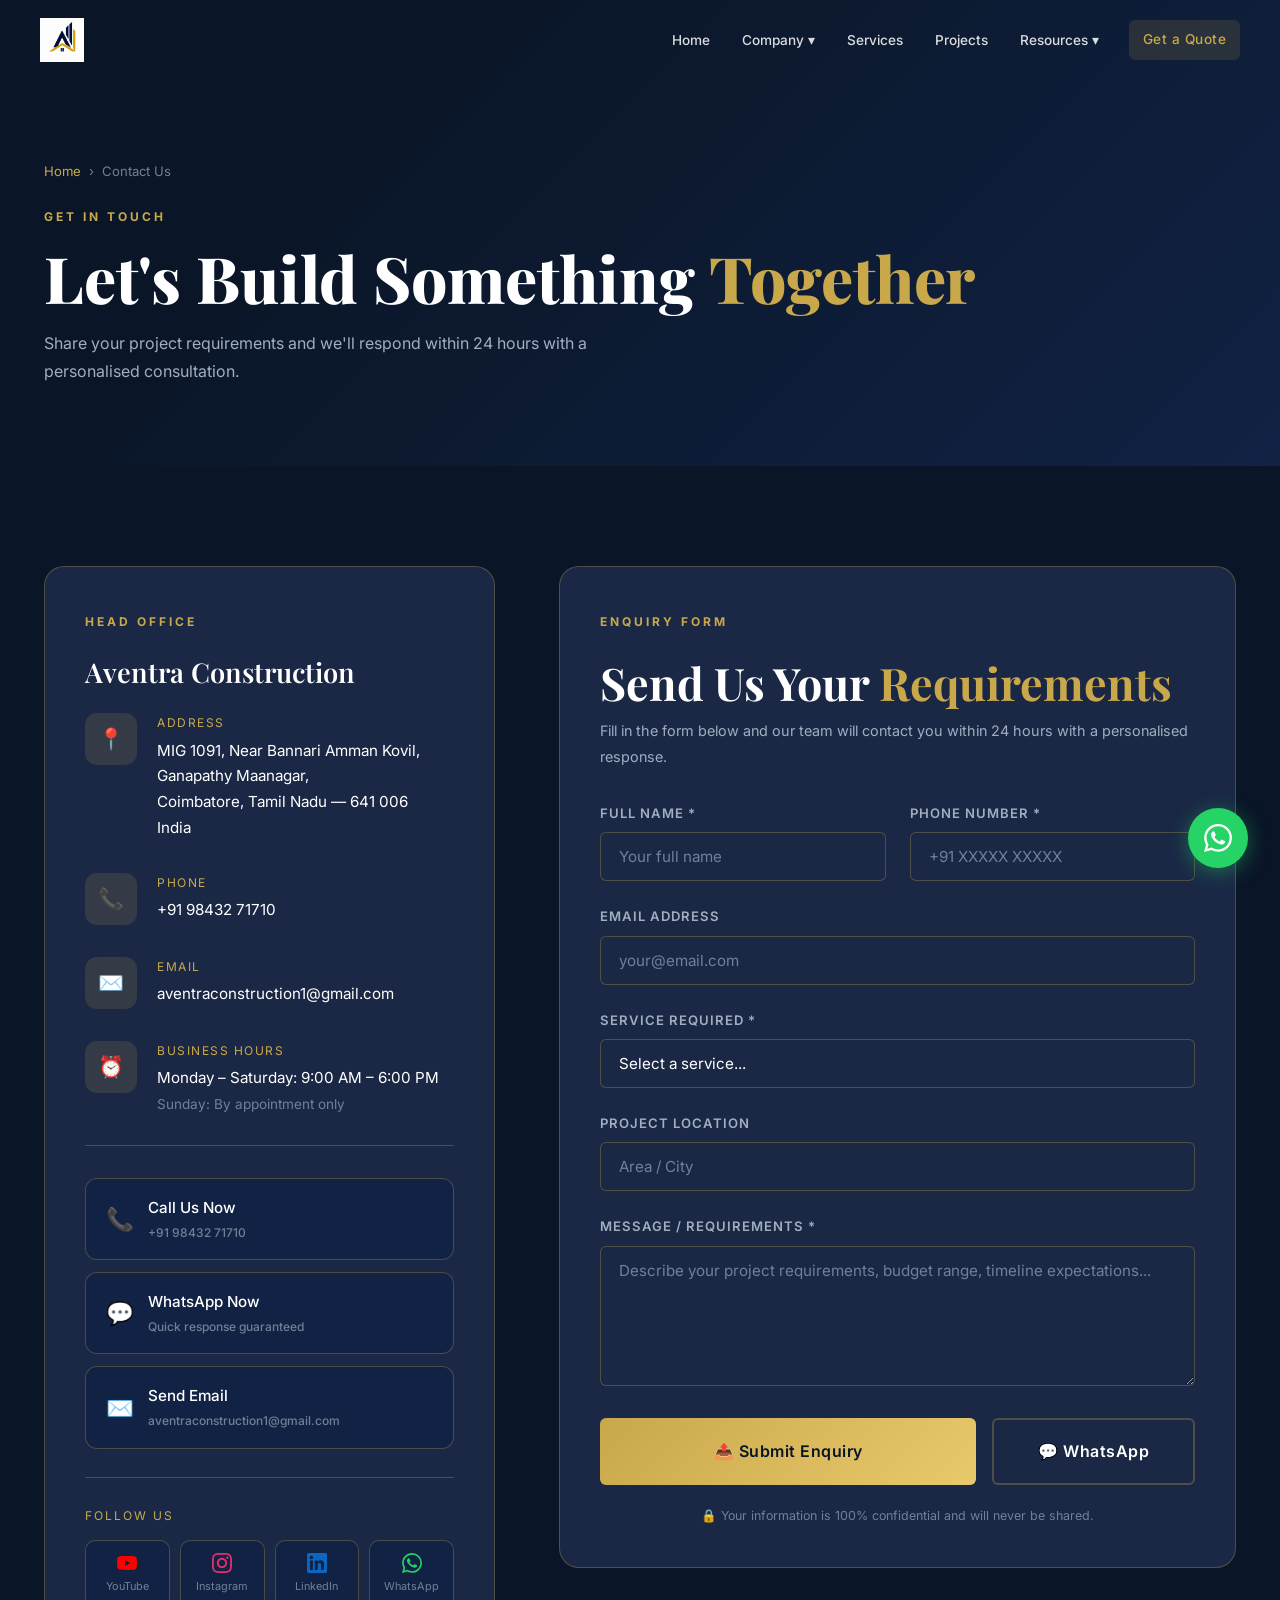
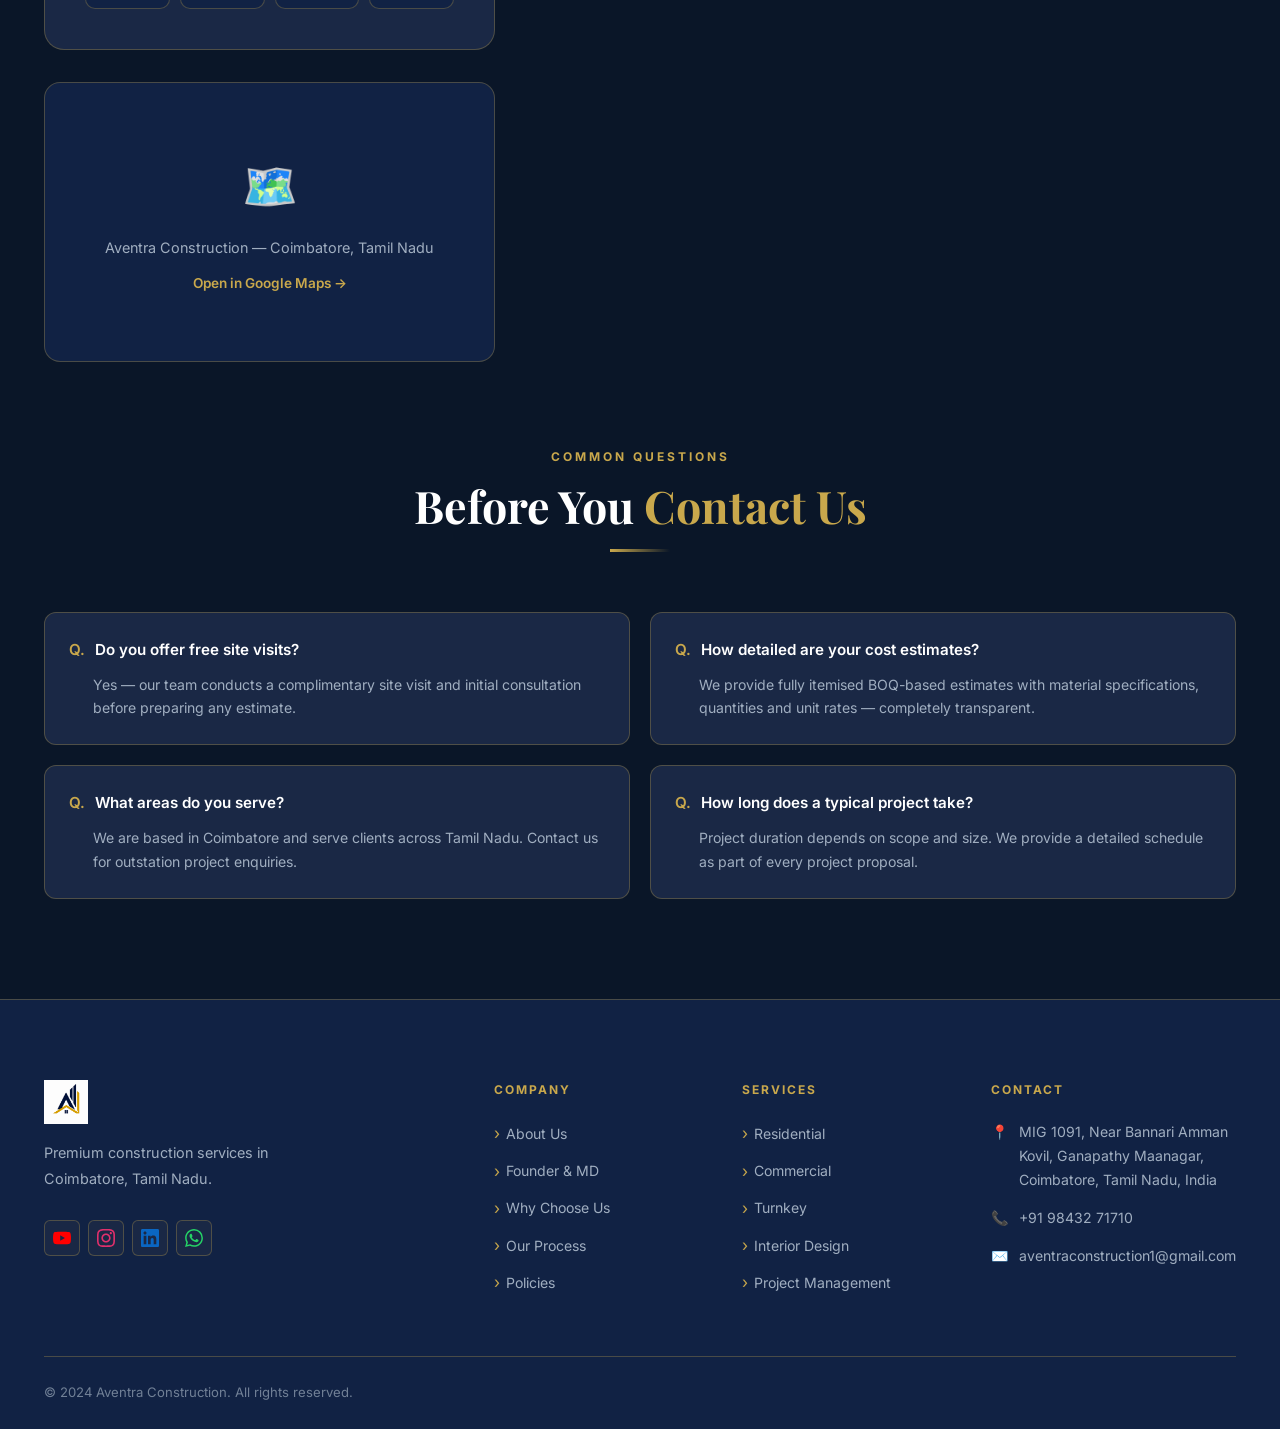
==== contact.html @ 3ff76acf "Added Open Graph tags and SEO improvements" ====
<!DOCTYPE html>
<html lang="en">
<head>
  <!-- Google tag (gtag.js) -->
  <script async src="https://www.googletagmanager.com/gtag/js?id=G-8YQQYE54JJ"></script>
  <script>
    window.dataLayer = window.dataLayer || [];
    function gtag(){dataLayer.push(arguments);}
    gtag('js', new Date());

    gtag('config', 'G-8YQQYE54JJ');
  </script>
  <meta charset="UTF-8" />
  <meta name="viewport" content="width=device-width, initial-scale=1.0" />
  <title>Contact Us | Aventra Construction — Coimbatore</title>
  <meta name="description" content="Contact Aventra Construction in Coimbatore for a free consultation. Call, WhatsApp, or fill our enquiry form for residential, commercial and turnkey construction." />
  <link rel="stylesheet" href="css/style.css" />
  <link href="https://fonts.googleapis.com/css2?family=Playfair+Display:ital,wght@0,400;0,600;0,700;0,800;1,400&family=Inter:wght@300;400;500;600;700&display=swap" rel="stylesheet" />
  <style>
    .contact-layout { display: grid; grid-template-columns: 1fr 1.5fr; gap: 64px; align-items: start; }
    .contact-card { background: var(--navy-card); border: 1px solid var(--gold-border); border-radius: 20px; padding: 40px; }
    .contact-action-btns { display: flex; flex-direction: column; gap: 12px; margin-top: 32px; }
    .contact-action-btn {
      display: flex; align-items: center; gap: 14px;
      padding: 16px 20px; border-radius: 12px;
      border: 1px solid var(--gold-border);
      background: var(--navy-mid);
      color: var(--white); font-size: 0.95rem;
      font-weight: 500; transition: var(--transition);
      text-decoration: none;
    }
    .contact-action-btn:hover { border-color: var(--gold); background: var(--gold-dim); color: var(--gold); transform: translateX(4px); }
    .contact-action-btn-icon { font-size: 1.4rem; flex-shrink: 0; }
    .contact-action-btn-sub { font-size: 0.75rem; color: var(--text-dim); display: block; margin-top: 2px; }
    .contact-action-btn:hover .contact-action-btn-sub { color: var(--gold); opacity: 0.7; }
    .contact-divider { height: 1px; background: var(--gold-border); margin: 28px 0; }
    .social-connect-label { font-size: 0.75rem; text-transform: uppercase; letter-spacing: 2px; color: var(--gold); margin-bottom: 14px; }
    .social-btns { display: flex; gap: 10px; }
    .social-btn {
      flex: 1; padding: 12px 8px; background: var(--navy-mid);
      border: 1px solid var(--gold-border); border-radius: 10px;
      display: flex; flex-direction: column; align-items: center; gap: 4px;
      transition: var(--transition); text-decoration: none;
    }
    .social-btn:hover { border-color: var(--gold); background: var(--gold-dim); transform: translateY(-3px); }
    .social-btn-icon { font-size: 1.3rem; }
    .social-btn-label { font-size: 0.68rem; color: var(--text-dim); }
    .form-card { background: var(--navy-card); border: 1px solid var(--gold-border); border-radius: 20px; padding: 40px; }
    .form-success {
      display: none; text-align: center; padding: 32px;
      background: rgba(72,187,120,0.1); border: 1px solid rgba(72,187,120,0.3);
      border-radius: 12px; margin-top: 16px;
    }
    .form-success-icon { font-size: 3rem; margin-bottom: 12px; }
    .form-success-title { color: var(--success); font-size: 1.2rem; font-weight: 600; margin-bottom: 8px; }
    .form-success-text { color: var(--text-muted); font-size: 0.9rem; }
    .map-embed {
      border-radius: 16px; overflow: hidden;
      border: 1px solid var(--gold-border);
      height: 280px; background: var(--navy-mid);
      display: flex; flex-direction: column;
      align-items: center; justify-content: center;
      gap: 12px; color: var(--text-muted);
      margin-top: 32px;
    }
    .map-embed-icon { font-size: 2.8rem; }
    .map-embed-text { font-size: 0.9rem; }
    .map-embed-link { color: var(--gold); font-size: 0.85rem; font-weight: 600; }
    .faq-grid { display: grid; grid-template-columns: 1fr 1fr; gap: 20px; margin-top: 48px; }
    .faq-item { background: var(--navy-card); border: 1px solid var(--gold-border); border-radius: 12px; padding: 24px; }
    .faq-q { color: var(--white); font-size: 0.95rem; font-weight: 600; margin-bottom: 10px; display: flex; gap: 10px; }
    .faq-q::before { content: 'Q.'; color: var(--gold); flex-shrink: 0; }
    .faq-a { color: var(--text-muted); font-size: 0.88rem; padding-left: 24px; }
    @media(max-width:960px) { .contact-layout { grid-template-columns: 1fr; } }
    @media(max-width:600px) { .faq-grid { grid-template-columns: 1fr; } .social-btns { flex-wrap: wrap; } }
  </style>
</head>
<body>

<nav class="nav" id="mainNav">
  <div class="nav-inner">
    <a href="index.html" class="nav-logo"><img src="assets/images/LOGO.png" alt="Aventra Construction" style="height:44px;width:auto;display:block;" /></a>
    <ul class="nav-menu">
      <li><a href="index.html" class="nav-link">Home</a></li>
      <li class="nav-dropdown"><a href="about.html" class="nav-link">Company ▾</a><div class="nav-dropdown-menu"><a href="about.html" class="nav-dropdown-item">About Us</a><a href="founder.html" class="nav-dropdown-item">Founder & MD</a><a href="why-choose.html" class="nav-dropdown-item">Why Choose Us</a><a href="process.html" class="nav-dropdown-item">Construction Process</a><a href="policies.html" class="nav-dropdown-item">Policies</a></div></li>
      <li><a href="services.html" class="nav-link">Services</a></li>
      <li><a href="projects.html" class="nav-link">Projects</a></li>
      <li class="nav-dropdown"><a href="insights.html" class="nav-link">Resources ▾</a><div class="nav-dropdown-menu"><a href="insights.html" class="nav-dropdown-item">Insights & Blog</a><a href="downloads.html" class="nav-dropdown-item">Download Center</a><a href="testimonials.html" class="nav-dropdown-item">Our Promise</a><a href="careers.html" class="nav-dropdown-item">Careers</a></div></li>
      <li><a href="contact.html" class="nav-link btn btn-primary btn-sm nav-cta active">Get a Quote</a></li>
    </ul>
    <button class="nav-hamburger" id="navHamburger" aria-label="Toggle Menu"><span></span><span></span><span></span></button>
  </div>
</nav>
<div class="nav-mobile" id="mobileNav">
  <a href="index.html" class="nav-mobile-link">Home</a><a href="about.html" class="nav-mobile-link">About Us</a><a href="founder.html" class="nav-mobile-sub">↳ Founder & MD</a><a href="why-choose.html" class="nav-mobile-sub">↳ Why Choose Us</a><a href="process.html" class="nav-mobile-sub">↳ Construction Process</a><a href="policies.html" class="nav-mobile-sub">↳ Policies</a><a href="services.html" class="nav-mobile-link">Services</a><a href="projects.html" class="nav-mobile-link">Projects</a><a href="insights.html" class="nav-mobile-link">Insights & Blog</a><a href="downloads.html" class="nav-mobile-sub">↳ Download Center</a><a href="testimonials.html" class="nav-mobile-link">Our Promise</a><a href="careers.html" class="nav-mobile-link">Careers</a><a href="contact.html" class="nav-mobile-link" style="color:var(--gold)">Get a Free Quote →</a>
</div>

<section class="page-hero">
  <div class="container page-hero-content">
    <div class="page-hero-breadcrumb"><a href="index.html">Home</a><span>›</span><span>Contact Us</span></div>
    <span class="section-label">Get In Touch</span>
    <h1 class="page-hero-title">Let's Build Something <span style="color:var(--gold)">Together</span></h1>
    <p class="page-hero-subtitle">Share your project requirements and we'll respond within 24 hours with a personalised consultation.</p>
  </div>
</section>

<section class="section">
  <div class="container">
    <div class="contact-layout">

      <!-- LEFT — Info -->
      <div class="reveal-left">
        <div class="contact-card">
          <span class="section-label">Head Office</span>
          <h3 style="color:var(--white);margin:12px 0 24px;font-family:var(--font-head)">Aventra Construction</h3>
          <div class="contact-info-item">
            <div class="contact-info-icon">📍</div>
            <div>
              <div class="contact-info-label">Address</div>
              <div class="contact-info-value">MIG 1091, Near Bannari Amman Kovil,<br>Ganapathy Maanagar,<br>Coimbatore, Tamil Nadu — 641 006<br>India</div>
            </div>
          </div>
          <div class="contact-info-item">
            <div class="contact-info-icon">📞</div>
            <div>
              <div class="contact-info-label">Phone</div>
              <div class="contact-info-value"><a href="tel:+919843271710" style="color:var(--white)">+91 98432 71710</a></div>
            </div>
          </div>
          <div class="contact-info-item">
            <div class="contact-info-icon">✉️</div>
            <div>
              <div class="contact-info-label">Email</div>
              <div class="contact-info-value"><a href="mailto:aventraconstruction1@gmail.com" style="color:var(--white)">aventraconstruction1@gmail.com</a></div>
            </div>
          </div>
          <div class="contact-info-item" style="margin-bottom:0">
            <div class="contact-info-icon">⏰</div>
            <div>
              <div class="contact-info-label">Business Hours</div>
              <div class="contact-info-value">Monday – Saturday: 9:00 AM – 6:00 PM<br><span style="color:var(--text-dim);font-size:0.85rem">Sunday: By appointment only</span></div>
            </div>
          </div>

          <div class="contact-divider"></div>

          <div class="contact-action-btns">
            <a href="tel:+919843271710" class="contact-action-btn" id="contact-call-btn">
              <span class="contact-action-btn-icon">📞</span>
              <div>
                <span>Call Us Now</span>
                <span class="contact-action-btn-sub">+91 98432 71710</span>
              </div>
            </a>
            <a href="https://wa.me/919843271710?text=Hello%20Aventra%20Construction%2C%20I%20am%20interested%20in%20your%20services.%20Please%20contact%20me." class="contact-action-btn" id="contact-wa-btn" target="_blank" rel="noopener">
              <span class="contact-action-btn-icon">💬</span>
              <div>
                <span>WhatsApp Now</span>
                <span class="contact-action-btn-sub">Quick response guaranteed</span>
              </div>
            </a>
            <a href="mailto:aventraconstruction1@gmail.com" class="contact-action-btn" id="contact-email-btn">
              <span class="contact-action-btn-icon">✉️</span>
              <div>
                <span>Send Email</span>
                <span class="contact-action-btn-sub">aventraconstruction1@gmail.com</span>
              </div>
            </a>
          </div>

          <div class="contact-divider"></div>
          <div class="social-connect-label">Follow Us</div>
          <div class="social-btns">
            <a href="https://www.youtube.com/channel/UCCmz3D1ii_e5ZY4__OIbHeA" class="social-btn" aria-label="YouTube" id="social-youtube" target="_blank" rel="noopener" style="color:#FF0000"><svg viewBox="0 0 24 24" width="20" height="20" fill="currentColor"><path d="M23.495 6.205a3.007 3.007 0 00-2.088-2.088c-1.87-.501-9.396-.501-9.396-.501s-7.507-.01-9.396.501A3.007 3.007 0 00.527 6.205a31.247 31.247 0 00-.522 5.805 31.247 31.247 0 00.522 5.783 3.007 3.007 0 002.088 2.088c1.868.502 9.396.502 9.396.502s7.506 0 9.396-.502a3.007 3.007 0 002.088-2.088 31.247 31.247 0 00.5-5.783 31.247 31.247 0 00-.5-5.805zM9.609 15.601V8.408l6.264 3.602z"/></svg><span class="social-btn-label">YouTube</span></a>
            <a href="https://www.instagram.com/aventra_construction/" class="social-btn" aria-label="Instagram" id="social-instagram" target="_blank" rel="noopener" style="color:#E1306C"><svg viewBox="0 0 24 24" width="20" height="20" fill="currentColor"><path d="M12 2.163c3.204 0 3.584.012 4.85.07 3.252.148 4.771 1.691 4.919 4.919.058 1.265.069 1.645.069 4.849 0 3.205-.012 3.584-.069 4.849-.149 3.225-1.664 4.771-4.919 4.919-1.266.058-1.644.07-4.85.07-3.204 0-3.584-.012-4.849-.07-3.26-.149-4.771-1.699-4.919-4.92-.058-1.265-.07-1.644-.07-4.849 0-3.204.013-3.583.07-4.849.149-3.227 1.664-4.771 4.919-4.919 1.266-.057 1.645-.069 4.849-.069zm0-2.163c-3.259 0-3.667.014-4.947.072-4.358.2-6.78 2.618-6.98 6.98-.059 1.281-.073 1.689-.073 4.948 0 3.259.014 3.668.072 4.948.2 4.358 2.618 6.78 6.98 6.98 1.281.058 1.689.072 4.948.072 3.259 0 3.668-.014 4.948-.072 4.354-.2 6.782-2.618 6.979-6.98.059-1.28.073-1.689.073-4.948 0-3.259-.014-3.667-.072-4.947-.196-4.354-2.617-6.78-6.979-6.98-1.281-.059-1.69-.073-4.949-.073zm0 5.838c-3.403 0-6.162 2.759-6.162 6.162s2.759 6.163 6.162 6.163 6.162-2.759 6.162-6.163c0-3.403-2.759-6.162-6.162-6.162zm0 10.162c-2.209 0-4-1.79-4-4 0-2.209 1.791-4 4-4s4 1.791 4 4c0 2.21-1.791 4-4 4zm6.406-11.845c-.796 0-1.441.645-1.441 1.44s.645 1.44 1.441 1.44c.795 0 1.439-.645 1.439-1.44s-.644-1.44-1.439-1.44z"/></svg><span class="social-btn-label">Instagram</span></a>
            <a href="https://www.linkedin.com/company/aventra-construction/" class="social-btn" aria-label="LinkedIn" id="social-linkedin" target="_blank" rel="noopener" style="color:#0A66C2"><svg viewBox="0 0 24 24" width="20" height="20" fill="currentColor"><path d="M20.447 20.452h-3.554v-5.569c0-1.328-.027-3.037-1.852-3.037-1.853 0-2.136 1.445-2.136 2.939v5.667H9.351V9h3.414v1.561h.046c.477-.9 1.637-1.85 3.37-1.85 3.601 0 4.267 2.37 4.267 5.455v6.286zM5.337 7.433c-1.144 0-2.063-.926-2.063-2.065 0-1.138.92-2.063 2.063-2.063 1.14 0 2.064.925 2.064 2.063 0 1.139-.925 2.065-2.064 2.065zm1.782 13.019H3.555V9h3.564v11.452zM22.225 0H1.771C.792 0 0 .774 0 1.729v20.542C0 23.227.792 24 1.771 24h20.451C23.2 24 24 23.227 24 22.271V1.729C24 .774 23.2 0 22.222 0h.003z"/></svg><span class="social-btn-label">LinkedIn</span></a>
            <a href="https://wa.me/919843271710" class="social-btn" aria-label="WhatsApp" id="social-whatsapp" target="_blank" rel="noopener" style="color:#25D366"><svg viewBox="0 0 24 24" width="20" height="20" fill="currentColor"><path d="M17.472 14.382c-.297-.149-1.758-.867-2.03-.967-.273-.099-.471-.148-.67.15-.197.297-.767.966-.94 1.164-.173.199-.347.223-.644.075-.297-.15-1.255-.463-2.39-1.475-.883-.788-1.48-1.761-1.653-2.059-.173-.297-.018-.458.13-.606.134-.133.298-.347.446-.52.149-.174.198-.298.298-.497.099-.198.05-.371-.025-.52-.075-.149-.669-1.612-.916-2.207-.242-.579-.487-.5-.669-.51-.173-.008-.371-.01-.57-.01-.198 0-.52.074-.792.372-.272.297-1.04 1.016-1.04 2.479 0 1.462 1.065 2.875 1.213 3.074.149.198 2.096 3.2 5.077 4.487.709.306 1.262.489 1.694.625.712.227 1.36.195 1.871.118.571-.085 1.758-.719 2.006-1.413.248-.694.248-1.289.173-1.413-.074-.124-.272-.198-.57-.347m-5.421 7.403h-.004a9.87 9.87 0 01-5.031-1.378l-.361-.214-3.741.982.998-3.648-.235-.374a9.86 9.86 0 01-1.51-5.26c.001-5.45 4.436-9.884 9.888-9.884 2.64 0 5.122 1.03 6.988 2.898a9.825 9.825 0 012.893 6.994c-.003 5.45-4.437 9.884-9.885 9.884m8.413-18.297A11.815 11.815 0 0012.05 0C5.495 0 .16 5.335.157 11.892c0 2.096.547 4.142 1.588 5.945L.057 24l6.305-1.654a11.882 11.882 0 005.683 1.448h.005c6.554 0 11.89-5.335 11.893-11.893a11.821 11.821 0 00-3.48-8.413z"/></svg><span class="social-btn-label">WhatsApp</span></a>
          </div>
        </div>

        <!-- Map Placeholder -->
        <div class="map-embed reveal">
          <div class="map-embed-icon">🗺️</div>
          <div class="map-embed-text">Aventra Construction — Coimbatore, Tamil Nadu</div>
          <a href="https://maps.google.com/?q=Ganapathy+Maanagar+Coimbatore+Tamil+Nadu" class="map-embed-link" target="_blank" rel="noopener">Open in Google Maps →</a>
        </div>
      </div>

      <!-- RIGHT — Form -->
      <div class="reveal-right">
        <div class="form-card">
          <span class="section-label">Enquiry Form</span>
          <h2 style="color:var(--white);margin:12px 0 8px;font-family:var(--font-head)">Send Us Your <span style="color:var(--gold)">Requirements</span></h2>
          <p style="margin-bottom:32px;font-size:0.9rem">Fill in the form below and our team will contact you within 24 hours with a personalised response.</p>

          <form id="contactForm" novalidate>
            <div class="form-grid">
              <div class="form-group">
                <label class="form-label" for="contactName">Full Name *</label>
                <input type="text" class="form-input" id="contactName" name="name" placeholder="Your full name" required />
              </div>
              <div class="form-group">
                <label class="form-label" for="contactPhone">Phone Number *</label>
                <input type="tel" class="form-input" id="contactPhone" name="phone" placeholder="+91 XXXXX XXXXX" required />
              </div>
            </div>
            <div class="form-group">
              <label class="form-label" for="contactEmail">Email Address</label>
              <input type="email" class="form-input" id="contactEmail" name="email" placeholder="your@email.com" />
            </div>
            <div class="form-group">
              <label class="form-label" for="contactService">Service Required *</label>
              <select class="form-select form-input" id="contactService" name="service" required>
                <option value="" disabled selected>Select a service...</option>
                <option value="residential">Residential Construction</option>
                <option value="commercial">Commercial Construction</option>
                <option value="turnkey">Turnkey Construction</option>
                <option value="interior">Interior Design & Execution</option>
                <option value="pm">Project Management</option>
                <option value="qs">Quantity Surveying & Estimation</option>
                <option value="procurement">Procurement Management</option>
                <option value="renovation">Renovation & Remodeling</option>
                <option value="landscaping">Landscaping Works</option>
                <option value="waterproofing">Waterproofing Solutions</option>
                <option value="structural">Structural Consultancy</option>
                <option value="consultancy">Construction Consultancy</option>
                <option value="other">Other / Not Sure</option>
              </select>
            </div>
            <div class="form-group">
              <label class="form-label" for="contactLocation">Project Location</label>
              <input type="text" class="form-input" id="contactLocation" name="location" placeholder="Area / City" />
            </div>
            <div class="form-group">
              <label class="form-label" for="contactMessage">Message / Requirements *</label>
              <textarea class="form-textarea" id="contactMessage" name="message" placeholder="Describe your project requirements, budget range, timeline expectations..." required></textarea>
            </div>
            <div class="btn-group">
              <button type="submit" class="btn btn-primary btn-lg" id="submitEnquiry" style="flex:1;justify-content:center">
                📤 Submit Enquiry
              </button>
              <a href="https://wa.me/919843271710?text=Hello%20Aventra%20Construction%2C%20I%20need%20a%20consultation." class="btn btn-outline btn-lg" id="wa-enquiry" target="_blank" rel="noopener">
                💬 WhatsApp
              </a>
            </div>
          </form>

          <div class="form-success" id="contactSuccess">
            <div class="form-success-icon">✅</div>
            <div class="form-success-title">Enquiry Sent Successfully!</div>
            <p class="form-success-text">Thank you for contacting Aventra Construction. Our team will reach out to you within 24 hours. You can also WhatsApp us for a faster response.</p>
          </div>

          <p style="margin-top:20px;font-size:0.78rem;color:var(--text-dim);text-align:center">🔒 Your information is 100% confidential and will never be shared.</p>
        </div>
      </div>
    </div>

    <!-- FAQ -->
    <div class="section-header centered reveal" style="margin-top:80px">
      <span class="section-label">Common Questions</span>
      <h2 class="section-title">Before You <span>Contact Us</span></h2>
      <div class="gold-line center"></div>
    </div>
    <div class="faq-grid reveal">
      <div class="faq-item">
        <div class="faq-q">Do you offer free site visits?</div>
        <div class="faq-a">Yes — our team conducts a complimentary site visit and initial consultation before preparing any estimate.</div>
      </div>
      <div class="faq-item">
        <div class="faq-q">How detailed are your cost estimates?</div>
        <div class="faq-a">We provide fully itemised BOQ-based estimates with material specifications, quantities and unit rates — completely transparent.</div>
      </div>
      <div class="faq-item">
        <div class="faq-q">What areas do you serve?</div>
        <div class="faq-a">We are based in Coimbatore and serve clients across Tamil Nadu. Contact us for outstation project enquiries.</div>
      </div>
      <div class="faq-item">
        <div class="faq-q">How long does a typical project take?</div>
        <div class="faq-a">Project duration depends on scope and size. We provide a detailed schedule as part of every project proposal.</div>
      </div>
    </div>
  </div>
</section>

<footer class="footer"><div class="container"><div class="footer-grid"><div><a href="index.html" class="nav-logo"><img src="assets/images/LOGO.png" alt="Aventra Construction" style="height:44px;width:auto;display:block;" /></a><p class="footer-brand-text">Premium construction services in Coimbatore, Tamil Nadu.</p><div class="footer-social" style="margin-top:20px"><a href="https://www.youtube.com/channel/UCCmz3D1ii_e5ZY4__OIbHeA" class="footer-social-link" aria-label="YouTube" title="YouTube" target="_blank" rel="noopener" style="color:#FF0000"><svg viewBox="0 0 24 24" width="18" height="18" fill="currentColor"><path d="M23.495 6.205a3.007 3.007 0 00-2.088-2.088c-1.87-.501-9.396-.501-9.396-.501s-7.507-.01-9.396.501A3.007 3.007 0 00.527 6.205a31.247 31.247 0 00-.522 5.805 31.247 31.247 0 00.522 5.783 3.007 3.007 0 002.088 2.088c1.868.502 9.396.502 9.396.502s7.506 0 9.396-.502a3.007 3.007 0 002.088-2.088 31.247 31.247 0 00.5-5.783 31.247 31.247 0 00-.5-5.805zM9.609 15.601V8.408l6.264 3.602z"/></svg></a><a href="https://www.instagram.com/aventra_construction/" class="footer-social-link" aria-label="Instagram" title="Instagram" target="_blank" rel="noopener" style="color:#E1306C"><svg viewBox="0 0 24 24" width="18" height="18" fill="currentColor"><path d="M12 2.163c3.204 0 3.584.012 4.85.07 3.252.148 4.771 1.691 4.919 4.919.058 1.265.069 1.645.069 4.849 0 3.205-.012 3.584-.069 4.849-.149 3.225-1.664 4.771-4.919 4.919-1.266.058-1.644.07-4.85.07-3.204 0-3.584-.012-4.849-.07-3.26-.149-4.771-1.699-4.919-4.92-.058-1.265-.07-1.644-.07-4.849 0-3.204.013-3.583.07-4.849.149-3.227 1.664-4.771 4.919-4.919 1.266-.057 1.645-.069 4.849-.069zm0-2.163c-3.259 0-3.667.014-4.947.072-4.358.2-6.78 2.618-6.98 6.98-.059 1.281-.073 1.689-.073 4.948 0 3.259.014 3.668.072 4.948.2 4.358 2.618 6.78 6.98 6.98 1.281.058 1.689.072 4.948.072 3.259 0 3.668-.014 4.948-.072 4.354-.2 6.782-2.618 6.979-6.98.059-1.28.073-1.689.073-4.948 0-3.259-.014-3.667-.072-4.947-.196-4.354-2.617-6.78-6.979-6.98-1.281-.059-1.69-.073-4.949-.073zm0 5.838c-3.403 0-6.162 2.759-6.162 6.162s2.759 6.163 6.162 6.163 6.162-2.759 6.162-6.163c0-3.403-2.759-6.162-6.162-6.162zm0 10.162c-2.209 0-4-1.79-4-4 0-2.209 1.791-4 4-4s4 1.791 4 4c0 2.21-1.791 4-4 4zm6.406-11.845c-.796 0-1.441.645-1.441 1.44s.645 1.44 1.441 1.44c.795 0 1.439-.645 1.439-1.44s-.644-1.44-1.439-1.44z"/></svg></a><a href="https://www.linkedin.com/company/aventra-construction/" class="footer-social-link" aria-label="LinkedIn" title="LinkedIn" target="_blank" rel="noopener" style="color:#0A66C2"><svg viewBox="0 0 24 24" width="18" height="18" fill="currentColor"><path d="M20.447 20.452h-3.554v-5.569c0-1.328-.027-3.037-1.852-3.037-1.853 0-2.136 1.445-2.136 2.939v5.667H9.351V9h3.414v1.561h.046c.477-.9 1.637-1.85 3.37-1.85 3.601 0 4.267 2.37 4.267 5.455v6.286zM5.337 7.433c-1.144 0-2.063-.926-2.063-2.065 0-1.138.92-2.063 2.063-2.063 1.14 0 2.064.925 2.064 2.063 0 1.139-.925 2.065-2.064 2.065zm1.782 13.019H3.555V9h3.564v11.452zM22.225 0H1.771C.792 0 0 .774 0 1.729v20.542C0 23.227.792 24 1.771 24h20.451C23.2 24 24 23.227 24 22.271V1.729C24 .774 23.2 0 22.222 0h.003z"/></svg></a><a href="https://wa.me/919843271710" class="footer-social-link" aria-label="WhatsApp" title="WhatsApp" target="_blank" rel="noopener" style="color:#25D366"><svg viewBox="0 0 24 24" width="18" height="18" fill="currentColor"><path d="M17.472 14.382c-.297-.149-1.758-.867-2.03-.967-.273-.099-.471-.148-.67.15-.197.297-.767.966-.94 1.164-.173.199-.347.223-.644.075-.297-.15-1.255-.463-2.39-1.475-.883-.788-1.48-1.761-1.653-2.059-.173-.297-.018-.458.13-.606.134-.133.298-.347.446-.52.149-.174.198-.298.298-.497.099-.198.05-.371-.025-.52-.075-.149-.669-1.612-.916-2.207-.242-.579-.487-.5-.669-.51-.173-.008-.371-.01-.57-.01-.198 0-.52.074-.792.372-.272.297-1.04 1.016-1.04 2.479 0 1.462 1.065 2.875 1.213 3.074.149.198 2.096 3.2 5.077 4.487.709.306 1.262.489 1.694.625.712.227 1.36.195 1.871.118.571-.085 1.758-.719 2.006-1.413.248-.694.248-1.289.173-1.413-.074-.124-.272-.198-.57-.347m-5.421 7.403h-.004a9.87 9.87 0 01-5.031-1.378l-.361-.214-3.741.982.998-3.648-.235-.374a9.86 9.86 0 01-1.51-5.26c.001-5.45 4.436-9.884 9.888-9.884 2.64 0 5.122 1.03 6.988 2.898a9.825 9.825 0 012.893 6.994c-.003 5.45-4.437 9.884-9.885 9.884m8.413-18.297A11.815 11.815 0 0012.05 0C5.495 0 .16 5.335.157 11.892c0 2.096.547 4.142 1.588 5.945L.057 24l6.305-1.654a11.882 11.882 0 005.683 1.448h.005c6.554 0 11.89-5.335 11.893-11.893a11.821 11.821 0 00-3.48-8.413z"/></svg></a></div></div><div><div class="footer-heading">Company</div><ul class="footer-links"><li><a href="about.html" class="footer-link">About Us</a></li><li><a href="founder.html" class="footer-link">Founder & MD</a></li><li><a href="why-choose.html" class="footer-link">Why Choose Us</a></li><li><a href="process.html" class="footer-link">Our Process</a></li><li><a href="policies.html" class="footer-link">Policies</a></li></ul></div><div><div class="footer-heading">Services</div><ul class="footer-links"><li><a href="services.html" class="footer-link">Residential</a></li><li><a href="services.html" class="footer-link">Commercial</a></li><li><a href="services.html" class="footer-link">Turnkey</a></li><li><a href="services.html" class="footer-link">Interior Design</a></li><li><a href="services.html" class="footer-link">Project Management</a></li></ul></div><div><div class="footer-heading">Contact</div><div class="footer-contact-item"><span>📍</span><span>MIG 1091, Near Bannari Amman Kovil, Ganapathy Maanagar, Coimbatore, Tamil Nadu, India</span></div><div class="footer-contact-item"><span>📞</span><a href="tel:+919843271710" style="color:var(--text-muted)">+91 98432 71710</a></div><div class="footer-contact-item"><span>✉️</span><a href="mailto:aventraconstruction1@gmail.com" style="color:var(--text-muted)">aventraconstruction1@gmail.com</a></div></div></div><div class="footer-bottom"><p class="footer-copy">© 2024 Aventra Construction. All rights reserved.</p></div></div></footer>
<a href="https://wa.me/919999999999?text=Hello%20Aventra%20Construction" class="whatsapp-fab" aria-label="WhatsApp" target="_blank" rel="noopener"><svg viewBox="0 0 24 24"><path d="M17.472 14.382c-.297-.149-1.758-.867-2.03-.967-.273-.099-.471-.148-.67.15-.197.297-.767.966-.94 1.164-.173.199-.347.223-.644.075-.297-.15-1.255-.463-2.39-1.475-.883-.788-1.48-1.761-1.653-2.059-.173-.297-.018-.458.13-.606.134-.133.298-.347.446-.52.149-.174.198-.298.298-.497.099-.198.05-.371-.025-.52-.075-.149-.669-1.612-.916-2.207-.242-.579-.487-.5-.669-.51-.173-.008-.371-.01-.57-.01-.198 0-.52.074-.792.372-.272.297-1.04 1.016-1.04 2.479 0 1.462 1.065 2.875 1.213 3.074.149.198 2.096 3.2 5.077 4.487.709.306 1.262.489 1.694.625.712.227 1.36.195 1.871.118.571-.085 1.758-.719 2.006-1.413.248-.694.248-1.289.173-1.413-.074-.124-.272-.198-.57-.347m-5.421 7.403h-.004a9.87 9.87 0 01-5.031-1.378l-.361-.214-3.741.982.998-3.648-.235-.374a9.86 9.86 0 01-1.51-5.26c.001-5.45 4.436-9.884 9.888-9.884 2.64 0 5.122 1.03 6.988 2.898a9.825 9.825 0 012.893 6.994c-.003 5.45-4.437 9.884-9.885 9.884m8.413-18.297A11.815 11.815 0 0012.05 0C5.495 0 .16 5.335.157 11.892c0 2.096.547 4.142 1.588 5.945L.057 24l6.305-1.654a11.882 11.882 0 005.683 1.448h.005c6.554 0 11.89-5.335 11.893-11.893a11.821 11.821 0 00-3.48-8.413z"/></svg><span class="whatsapp-fab-label">Chat with us!</span></a>
<button class="scroll-top" id="scrollTop" aria-label="Scroll to top">↑</button>
<script src="js/main.js"></script>
<script>
  // Show success message on form submit
  document.getElementById('contactForm').addEventListener('submit', function(e) {
    e.preventDefault();
    const btn = document.getElementById('submitEnquiry');
    btn.textContent = 'Sending...'; btn.disabled = true;
    setTimeout(function() {
      document.getElementById('contactForm').style.display = 'none';
      document.getElementById('contactSuccess').style.display = 'block';
    }, 1200);
  });
</script>
</body>
</html>
---- css/style.css ----
/* ============================================================
   AVENTRA CONSTRUCTION — DESIGN SYSTEM
   Premium Corporate Website CSS
   ============================================================ */

/* --- Google Fonts Import --- */
@import url('https://fonts.googleapis.com/css2?family=Playfair+Display:ital,wght@0,400;0,600;0,700;0,800;1,400&family=Inter:wght@300;400;500;600;700&display=swap');

/* --- CSS Custom Properties --- */
:root {
  --navy: #0A1628;
  --navy-mid: #112244;
  --navy-light: #162035;
  --navy-card: #1A2845;
  --gold: #C9A84C;
  --gold-light: #E8C96B;
  --gold-dim: rgba(201, 168, 76, 0.15);
  --gold-border: rgba(201, 168, 76, 0.3);
  --white: #FFFFFF;
  --off-white: #F5F5F0;
  --text-muted: #A0AEC0;
  --text-dim: #718096;
  --success: #48BB78;
  --surface: rgba(22, 32, 53, 0.95);

  --font-head: 'Playfair Display', Georgia, serif;
  --font-body: 'Inter', -apple-system, sans-serif;

  --radius-sm: 6px;
  --radius-md: 12px;
  --radius-lg: 20px;
  --radius-xl: 32px;

  --shadow-sm: 0 2px 12px rgba(0, 0, 0, 0.3);
  --shadow-md: 0 8px 32px rgba(0, 0, 0, 0.4);
  --shadow-lg: 0 20px 60px rgba(0, 0, 0, 0.5);
  --shadow-gold: 0 4px 24px rgba(201, 168, 76, 0.2);

  --transition: all 0.35s cubic-bezier(0.4, 0, 0.2, 1);
  --nav-height: 80px;
}

/* --- Reset & Base --- */
*,
*::before,
*::after {
  box-sizing: border-box;
  margin: 0;
  padding: 0;
}

html {
  scroll-behavior: smooth;
  font-size: 16px;
}

body {
  font-family: var(--font-body);
  background: var(--navy);
  color: var(--white);
  line-height: 1.7;
  overflow-x: hidden;
}

img {
  max-width: 100%;
  height: auto;
  display: block;
}

a {
  text-decoration: none;
  color: inherit;
}

ul {
  list-style: none;
}

button {
  cursor: pointer;
  border: none;
  background: none;
  font-family: inherit;
}

input,
textarea,
select {
  font-family: inherit;
}

/* --- Typography --- */
h1,
h2,
h3,
h4,
h5 {
  font-family: var(--font-head);
  line-height: 1.2;
}

h1 {
  font-size: clamp(2.2rem, 5vw, 4rem);
  font-weight: 800;
}

h2 {
  font-size: clamp(1.8rem, 3.5vw, 2.8rem);
  font-weight: 700;
}

h3 {
  font-size: clamp(1.3rem, 2.5vw, 1.7rem);
  font-weight: 600;
}

h4 {
  font-size: 1.15rem;
  font-weight: 600;
}

p {
  color: var(--text-muted);
  line-height: 1.8;
}

/* --- Layout Utilities --- */
.container {
  max-width: 1240px;
  margin: 0 auto;
  padding: 0 24px;
}

.section {
  padding: 100px 0;
}

.section-sm {
  padding: 60px 0;
}

.section-alt {
  background: var(--navy-light);
}

.grid-2 {
  display: grid;
  grid-template-columns: repeat(2, 1fr);
  gap: 40px;
}

.grid-3 {
  display: grid;
  grid-template-columns: repeat(3, 1fr);
  gap: 32px;
}

.grid-4 {
  display: grid;
  grid-template-columns: repeat(4, 1fr);
  gap: 28px;
}

.flex {
  display: flex;
}

.flex-center {
  display: flex;
  align-items: center;
  justify-content: center;
}

.flex-between {
  display: flex;
  align-items: center;
  justify-content: space-between;
}

.text-center {
  text-align: center;
}

.text-gold {
  color: var(--gold);
}

.mt-1 {
  margin-top: 8px;
}

.mt-2 {
  margin-top: 16px;
}

.mt-3 {
  margin-top: 24px;
}

.mt-4 {
  margin-top: 40px;
}

.mb-1 {
  margin-bottom: 8px;
}

.mb-2 {
  margin-bottom: 16px;
}

.mb-3 {
  margin-bottom: 24px;
}

/* --- Section Header --- */
.section-label {
  display: inline-block;
  font-size: 0.75rem;
  font-weight: 700;
  letter-spacing: 3px;
  text-transform: uppercase;
  color: var(--gold);
  margin-bottom: 12px;
}

.section-title {
  color: var(--white);
  margin-bottom: 16px;
}

.section-title span {
  color: var(--gold);
}

.section-subtitle {
  color: var(--text-muted);
  max-width: 620px;
  font-size: 1.05rem;
}

.section-header {
  margin-bottom: 60px;
}

.section-header.centered {
  text-align: center;
}

.section-header.centered .section-subtitle {
  margin: 0 auto;
}

/* --- Gold Divider --- */
.gold-line {
  width: 60px;
  height: 3px;
  background: linear-gradient(90deg, var(--gold), transparent);
  margin: 16px 0 24px;
}

.gold-line.center {
  margin: 16px auto 24px;
}

/* --- Buttons --- */
.btn {
  display: inline-flex;
  align-items: center;
  gap: 8px;
  padding: 14px 32px;
  border-radius: var(--radius-sm);
  font-size: 0.9rem;
  font-weight: 600;
  letter-spacing: 0.5px;
  transition: var(--transition);
  white-space: nowrap;
}

.btn-primary {
  background: linear-gradient(135deg, var(--gold), var(--gold-light));
  color: var(--navy);
}

.btn-primary:hover {
  background: linear-gradient(135deg, var(--gold-light), var(--gold));
  transform: translateY(-2px);
  box-shadow: var(--shadow-gold);
}

.btn-outline {
  border: 2px solid var(--gold-border);
  color: var(--white);
  background: transparent;
}

.btn-outline:hover {
  border-color: var(--gold);
  background: var(--gold-dim);
  color: var(--gold);
  transform: translateY(-2px);
}

.btn-ghost {
  color: var(--gold);
  padding: 14px 0;
}

.btn-ghost:hover {
  opacity: 0.8;
}

.btn-sm {
  padding: 10px 22px;
  font-size: 0.85rem;
}

.btn-lg {
  padding: 18px 44px;
  font-size: 1rem;
}

.btn-group {
  display: flex;
  gap: 16px;
  flex-wrap: wrap;
}

/* ============================================================
   NAVIGATION
   ============================================================ */
.nav {
  position: fixed;
  top: 0;
  left: 0;
  right: 0;
  z-index: 1000;
  height: var(--nav-height);
  transition: var(--transition);
  background: transparent;
}

.nav.scrolled {
  background: rgba(10, 22, 40, 0.97);
  backdrop-filter: blur(20px);
  box-shadow: 0 2px 30px rgba(0, 0, 0, 0.4);
  border-bottom: 1px solid var(--gold-border);
}

.nav-inner {
  height: var(--nav-height);
  display: flex;
  align-items: center;
  justify-content: space-between;
  padding: 0 40px;
}

.nav-logo {
  display: flex;
  align-items: center;
  gap: 14px;
}

.nav-logo-icon {
  width: 44px;
  height: 44px;
  background: linear-gradient(135deg, var(--gold), var(--gold-light));
  border-radius: var(--radius-sm);
  display: flex;
  align-items: center;
  justify-content: center;
  font-size: 1.2rem;
  font-weight: 900;
  color: var(--navy);
  font-family: var(--font-head);
}

.nav-logo-text {
  display: flex;
  flex-direction: column;
}

.nav-logo-name {
  font-family: var(--font-head);
  font-size: 1.15rem;
  font-weight: 700;
  color: var(--white);
  line-height: 1.1;
}

.nav-logo-tag {
  font-size: 0.6rem;
  letter-spacing: 2px;
  color: var(--gold);
  text-transform: uppercase;
}

.nav-menu {
  display: flex;
  align-items: center;
  gap: 4px;
}

.nav-link {
  padding: 8px 14px;
  border-radius: var(--radius-sm);
  font-size: 0.85rem;
  font-weight: 500;
  color: rgba(255, 255, 255, 0.85);
  transition: var(--transition);
  position: relative;
}

.nav-link:hover,
.nav-link.active {
  color: var(--gold);
  background: var(--gold-dim);
}

.nav-dropdown {
  position: relative;
}

.nav-dropdown-menu {
  position: absolute;
  top: calc(100% + 8px);
  left: 0;
  min-width: 220px;
  background: var(--navy-card);
  border: 1px solid var(--gold-border);
  border-radius: var(--radius-md);
  padding: 8px;
  opacity: 0;
  visibility: hidden;
  transform: translateY(-8px);
  transition: var(--transition);
  box-shadow: var(--shadow-md);
}

.nav-dropdown:hover .nav-dropdown-menu {
  opacity: 1;
  visibility: visible;
  transform: translateY(0);
}

.nav-dropdown-item {
  display: block;
  padding: 10px 16px;
  border-radius: var(--radius-sm);
  font-size: 0.85rem;
  color: var(--text-muted);
  transition: var(--transition);
}

.nav-dropdown-item:hover {
  color: var(--gold);
  background: var(--gold-dim);
}

.nav-cta {
  margin-left: 12px;
}

.nav-hamburger {
  display: none;
  flex-direction: column;
  gap: 5px;
  padding: 8px;
  cursor: pointer;
}

.nav-hamburger span {
  display: block;
  width: 26px;
  height: 2px;
  background: var(--white);
  border-radius: 2px;
  transition: var(--transition);
}

.nav-hamburger.open span:nth-child(1) {
  transform: rotate(45deg) translate(5px, 5px);
}

.nav-hamburger.open span:nth-child(2) {
  opacity: 0;
}

.nav-hamburger.open span:nth-child(3) {
  transform: rotate(-45deg) translate(5px, -5px);
}

.nav-mobile {
  display: none;
  position: fixed;
  top: var(--nav-height);
  left: 0;
  right: 0;
  bottom: 0;
  background: rgba(10, 22, 40, 0.98);
  backdrop-filter: blur(20px);
  z-index: 999;
  padding: 40px 24px;
  overflow-y: auto;
  transform: translateX(100%);
  transition: transform 0.4s cubic-bezier(0.4, 0, 0.2, 1);
}

.nav-mobile.open {
  transform: translateX(0);
}

.nav-mobile-link {
  display: block;
  padding: 16px 0;
  font-size: 1.2rem;
  font-weight: 600;
  color: var(--white);
  border-bottom: 1px solid rgba(255, 255, 255, 0.08);
  transition: var(--transition);
}

.nav-mobile-link:hover {
  color: var(--gold);
  padding-left: 8px;
}

.nav-mobile-sub {
  padding: 8px 16px;
  font-size: 1rem;
  color: var(--text-muted);
  display: block;
  transition: var(--transition);
}

.nav-mobile-sub:hover {
  color: var(--gold);
}

/* ============================================================
   HERO SECTION
   ============================================================ */
.hero {
  position: relative;
  min-height: 100vh;
  display: flex;
  align-items: center;
  overflow: hidden;
}

.hero-bg {
  position: absolute;
  inset: 0;
  background-image: url('../assets/images/HERO.png');
  background-size: cover;
  background-position: center;
  transform: scale(1.05);
  transition: transform 8s ease;
}

.hero-bg.loaded {
  transform: scale(1);
}

.hero-overlay {
  position: absolute;
  inset: 0;
  background: linear-gradient(135deg,
      rgba(10, 22, 40, 0.90) 0%,
      rgba(10, 22, 40, 0.70) 50%,
      rgba(10, 22, 40, 0.85) 100%);
}

.hero-content {
  position: relative;
  z-index: 2;
  padding: calc(var(--nav-height) + 60px) 0 80px;
}

.hero-badge {
  display: inline-flex;
  align-items: center;
  gap: 8px;
  background: var(--gold-dim);
  border: 1px solid var(--gold-border);
  border-radius: 50px;
  padding: 8px 20px;
  font-size: 0.78rem;
  font-weight: 600;
  letter-spacing: 2px;
  text-transform: uppercase;
  color: var(--gold);
  margin-bottom: 28px;
  animation: fadeInDown 0.8s ease forwards;
}

.hero-badge-dot {
  width: 6px;
  height: 6px;
  background: var(--gold);
  border-radius: 50%;
  animation: pulse 2s infinite;
}

.hero-title {
  font-size: clamp(2.4rem, 5.5vw, 4.2rem);
  font-weight: 800;
  line-height: 1.15;
  color: var(--white);
  margin-bottom: 16px;
  animation: fadeInUp 0.8s 0.2s ease both;
}

.hero-title .highlight {
  color: var(--gold);
  display: block;
}

.hero-subtitle {
  font-size: 1.05rem;
  color: var(--text-muted);
  margin-bottom: 8px;
  letter-spacing: 1px;
  font-weight: 500;
  animation: fadeInUp 0.8s 0.35s ease both;
}

.hero-tagline {
  font-size: 0.95rem;
  color: rgba(255, 255, 255, 0.65);
  max-width: 560px;
  margin-bottom: 44px;
  animation: fadeInUp 0.8s 0.45s ease both;
}

.hero-actions {
  animation: fadeInUp 0.8s 0.55s ease both;
}

.hero-stats {
  display: flex;
  gap: 48px;
  margin-top: 80px;
  animation: fadeInUp 0.8s 0.7s ease both;
  flex-wrap: wrap;
}

.hero-stat-num {
  font-family: var(--font-head);
  font-size: 2.2rem;
  font-weight: 700;
  color: var(--gold);
  line-height: 1;
}

.hero-stat-label {
  font-size: 0.78rem;
  text-transform: uppercase;
  letter-spacing: 1.5px;
  color: var(--text-muted);
  margin-top: 4px;
}

.hero-scroll {
  position: absolute;
  bottom: 40px;
  left: 50%;
  transform: translateX(-50%);
  display: flex;
  flex-direction: column;
  align-items: center;
  gap: 8px;
  z-index: 2;
  animation: fadeIn 1s 1s ease both;
}

.hero-scroll-text {
  font-size: 0.7rem;
  letter-spacing: 2px;
  text-transform: uppercase;
  color: var(--text-dim);
}

.hero-scroll-line {
  width: 1px;
  height: 50px;
  background: linear-gradient(180deg, var(--gold), transparent);
  animation: scrollDown 2s infinite;
}

/* Page Hero (inner pages) */
.page-hero {
  position: relative;
  padding: 160px 0 80px;
  background: var(--navy-mid);
  overflow: hidden;
}

.page-hero::before {
  content: '';
  position: absolute;
  inset: 0;
  background: url('../assets/images/hero.png') center/cover no-repeat;
  opacity: 0.12;
}

.page-hero::after {
  content: '';
  position: absolute;
  inset: 0;
  background: linear-gradient(135deg, var(--navy) 30%, transparent);
}

.page-hero-content {
  position: relative;
  z-index: 2;
}

.page-hero-breadcrumb {
  display: flex;
  align-items: center;
  gap: 8px;
  font-size: 0.82rem;
  color: var(--text-dim);
  margin-bottom: 20px;
}

.page-hero-breadcrumb a {
  color: var(--gold);
}

.page-hero-breadcrumb span {
  color: var(--text-dim);
}

.page-hero-title {
  color: var(--white);
}

.page-hero-subtitle {
  color: var(--text-muted);
  max-width: 580px;
  margin-top: 12px;
}

/* ============================================================
   CARDS
   ============================================================ */
.card {
  background: var(--navy-card);
  border: 1px solid var(--gold-border);
  border-radius: var(--radius-lg);
  padding: 36px;
  transition: var(--transition);
}

.card:hover {
  border-color: var(--gold);
  transform: translateY(-6px);
  box-shadow: var(--shadow-gold);
}

.card-icon {
  width: 64px;
  height: 64px;
  background: var(--gold-dim);
  border-radius: var(--radius-md);
  display: flex;
  align-items: center;
  justify-content: center;
  font-size: 1.6rem;
  margin-bottom: 24px;
  transition: var(--transition);
}

.card:hover .card-icon {
  background: var(--gold);
  transform: scale(1.05);
}

.card-title {
  color: var(--white);
  font-size: 1.15rem;
  margin-bottom: 12px;
}

.card-text {
  color: var(--text-muted);
  font-size: 0.92rem;
}

/* Service Card */
.service-card {
  background: var(--navy-card);
  border: 1px solid var(--gold-border);
  border-radius: var(--radius-lg);
  overflow: hidden;
  transition: var(--transition);
}

.service-card:hover {
  transform: translateY(-8px);
  box-shadow: var(--shadow-gold);
  border-color: var(--gold);
}

.service-card-top {
  padding: 36px 32px 28px;
  border-bottom: 1px solid var(--gold-border);
}

.service-card-bottom {
  padding: 24px 32px;
}

.service-card-num {
  font-family: var(--font-head);
  font-size: 3rem;
  font-weight: 800;
  color: var(--gold-dim);
  line-height: 1;
  margin-bottom: 16px;
}

.service-card-list {
  display: flex;
  flex-direction: column;
  gap: 8px;
}

.service-card-list li {
  font-size: 0.85rem;
  color: var(--text-muted);
  display: flex;
  align-items: center;
  gap: 8px;
}

.service-card-list li::before {
  content: '';
  width: 5px;
  height: 5px;
  background: var(--gold);
  border-radius: 50%;
  flex-shrink: 0;
}

/* Project Card */
.project-card {
  border-radius: var(--radius-lg);
  overflow: hidden;
  background: var(--navy-card);
  border: 1px solid var(--gold-border);
  transition: var(--transition);
}

.project-card:hover {
  transform: translateY(-6px);
  box-shadow: var(--shadow-gold);
}

.project-card-img {
  height: 260px;
  background: #0A1628;
  display: flex;
  align-items: center;
  justify-content: center;
  font-size: 3rem;
  position: relative;
  overflow: hidden;
}

.project-card-img img {
  width: 100%;
  height: 100%;
  object-fit: contain;
  object-position: center;
}

.project-card-badge {
  position: absolute;
  top: 16px;
  left: 16px;
  background: var(--gold);
  color: var(--navy);
  font-size: 0.72rem;
  font-weight: 700;
  padding: 4px 12px;
  border-radius: 50px;
  letter-spacing: 1px;
  text-transform: uppercase;
}

.project-card-body {
  padding: 24px;
}

.project-card-title {
  color: var(--white);
  margin-bottom: 8px;
  font-size: 1.05rem;
}

.project-card-meta {
  display: flex;
  gap: 16px;
  flex-wrap: wrap;
  margin-top: 12px;
}

.project-card-meta span {
  font-size: 0.8rem;
  color: var(--text-dim);
  display: flex;
  align-items: center;
  gap: 5px;
}

.progress-bar-wrap {
  margin-top: 16px;
}

.progress-label {
  font-size: 0.8rem;
  color: var(--text-muted);
  margin-bottom: 6px;
  display: flex;
  justify-content: space-between;
}

.progress-bar {
  height: 6px;
  background: var(--navy-mid);
  border-radius: 3px;
  overflow: hidden;
}

.progress-fill {
  height: 100%;
  background: linear-gradient(90deg, var(--gold), var(--gold-light));
  border-radius: 3px;
  transition: width 1.5s cubic-bezier(0.4, 0, 0.2, 1);
}

/* Testimonial Card */
.testimonial-card {
  background: var(--navy-card);
  border: 1px solid var(--gold-border);
  border-radius: var(--radius-lg);
  padding: 36px;
  position: relative;
}

.testimonial-card::before {
  content: '\201C';
  font-family: var(--font-head);
  font-size: 5rem;
  color: var(--gold);
  opacity: 0.25;
  position: absolute;
  top: 16px;
  left: 28px;
  line-height: 1;
}

.testimonial-stars {
  display: flex;
  gap: 4px;
  margin-bottom: 20px;
  color: var(--gold);
  font-size: 1rem;
}

.testimonial-text {
  color: var(--text-muted);
  font-size: 0.95rem;
  margin-bottom: 24px;
  font-style: italic;
}

.testimonial-author {
  display: flex;
  align-items: center;
  gap: 14px;
}

.testimonial-avatar {
  width: 48px;
  height: 48px;
  border-radius: 50%;
  background: linear-gradient(135deg, var(--gold), var(--gold-light));
  display: flex;
  align-items: center;
  justify-content: center;
  font-weight: 700;
  color: var(--navy);
  font-size: 1rem;
  flex-shrink: 0;
}

.testimonial-name {
  color: var(--white);
  font-weight: 600;
  font-size: 0.95rem;
}

.testimonial-role {
  color: var(--gold);
  font-size: 0.78rem;
}

/* ============================================================
   STATS / COUNTERS
   ============================================================ */
.stats-bar {
  background: var(--navy-mid);
  border-top: 1px solid var(--gold-border);
  border-bottom: 1px solid var(--gold-border);
  padding: 48px 0;
}

.stats-grid {
  display: grid;
  grid-template-columns: repeat(4, 1fr);
  gap: 0;
}

.stat-item {
  text-align: center;
  padding: 0 24px;
  border-right: 1px solid var(--gold-border);
}

.stat-item:last-child {
  border-right: none;
}

.stat-number {
  font-family: var(--font-head);
  font-size: 2.8rem;
  font-weight: 800;
  color: var(--gold);
  line-height: 1;
}

.stat-suffix {
  color: var(--gold);
}

.stat-label {
  font-size: 0.8rem;
  text-transform: uppercase;
  letter-spacing: 2px;
  color: var(--text-muted);
  margin-top: 8px;
}

/* ============================================================
   PROCESS / TIMELINE
   ============================================================ */
.process-grid {
  display: grid;
  grid-template-columns: repeat(3, 1fr);
  gap: 0;
  position: relative;
}

.process-step {
  padding: 40px 32px;
  border: 1px solid var(--gold-border);
  position: relative;
  transition: var(--transition);
}

.process-step:hover {
  background: var(--navy-card);
}

.process-num {
  font-family: var(--font-head);
  font-size: 4rem;
  font-weight: 800;
  color: var(--gold-dim);
  line-height: 1;
  margin-bottom: 16px;
  transition: var(--transition);
}

.process-step:hover .process-num {
  color: rgba(201, 168, 76, 0.4);
}

.process-icon {
  font-size: 1.8rem;
  margin-bottom: 16px;
}

.process-title {
  color: var(--white);
  font-size: 1.05rem;
  margin-bottom: 10px;
}

.process-desc {
  color: var(--text-muted);
  font-size: 0.88rem;
}

/* ============================================================
   WHY CHOOSE
   ============================================================ */
.why-grid {
  display: grid;
  grid-template-columns: repeat(3, 1fr);
  gap: 28px;
}

.why-item {
  display: flex;
  gap: 20px;
  align-items: flex-start;
  padding: 28px;
  background: var(--navy-card);
  border-radius: var(--radius-md);
  border: 1px solid var(--gold-border);
  transition: var(--transition);
}

.why-item:hover {
  border-color: var(--gold);
  box-shadow: var(--shadow-gold);
}

.why-icon {
  font-size: 1.8rem;
  width: 54px;
  height: 54px;
  background: var(--gold-dim);
  border-radius: var(--radius-sm);
  display: flex;
  align-items: center;
  justify-content: center;
  flex-shrink: 0;
  transition: var(--transition);
}

.why-item:hover .why-icon {
  background: var(--gold);
}

.why-title {
  color: var(--white);
  font-size: 1rem;
  margin-bottom: 8px;
}

.why-desc {
  color: var(--text-muted);
  font-size: 0.88rem;
}

/* ============================================================
   CTA BANNER
   ============================================================ */
.cta-banner {
  background: linear-gradient(135deg, var(--navy-mid) 0%, var(--navy) 100%);
  border: 1px solid var(--gold-border);
  border-radius: var(--radius-xl);
  padding: 80px 60px;
  text-align: center;
  position: relative;
  overflow: hidden;
}

.cta-banner::before {
  content: '';
  position: absolute;
  top: -50%;
  left: -50%;
  width: 200%;
  height: 200%;
  background: radial-gradient(circle, var(--gold-dim) 0%, transparent 60%);
}

.cta-banner-content {
  position: relative;
  z-index: 1;
}

.cta-banner h2 {
  margin-bottom: 16px;
}

.cta-banner p {
  max-width: 540px;
  margin: 0 auto 36px;
}

/* ============================================================
   FORMS
   ============================================================ */
.form-group {
  margin-bottom: 24px;
}

.form-label {
  display: block;
  font-size: 0.82rem;
  font-weight: 600;
  color: var(--text-muted);
  text-transform: uppercase;
  letter-spacing: 1px;
  margin-bottom: 8px;
}

.form-input,
.form-select,
.form-textarea {
  width: 100%;
  background: var(--navy-card);
  border: 1px solid var(--gold-border);
  border-radius: var(--radius-sm);
  padding: 14px 18px;
  color: var(--white);
  font-size: 0.95rem;
  transition: var(--transition);
  outline: none;
}

.form-input::placeholder,
.form-textarea::placeholder {
  color: var(--text-dim);
}

.form-input:focus,
.form-select:focus,
.form-textarea:focus {
  border-color: var(--gold);
  box-shadow: 0 0 0 3px rgba(201, 168, 76, 0.1);
}

.form-select {
  appearance: none;
  cursor: pointer;
}

.form-textarea {
  resize: vertical;
  min-height: 140px;
}

.form-grid {
  display: grid;
  grid-template-columns: 1fr 1fr;
  gap: 24px;
}

/* ============================================================
   TABS / FILTER
   ============================================================ */
.filter-tabs {
  display: flex;
  gap: 8px;
  flex-wrap: wrap;
  justify-content: center;
  margin-bottom: 48px;
}

.filter-tab {
  padding: 10px 28px;
  border-radius: 50px;
  border: 1px solid var(--gold-border);
  color: var(--text-muted);
  font-size: 0.88rem;
  font-weight: 500;
  cursor: pointer;
  transition: var(--transition);
  background: transparent;
}

.filter-tab:hover,
.filter-tab.active {
  background: var(--gold);
  color: var(--navy);
  border-color: var(--gold);
  font-weight: 700;
}

/* ============================================================
   ACCORDION
   ============================================================ */
.accordion-item {
  background: var(--navy-card);
  border: 1px solid var(--gold-border);
  border-radius: var(--radius-md);
  margin-bottom: 12px;
  overflow: hidden;
  transition: var(--transition);
}

.accordion-header {
  padding: 24px 32px;
  display: flex;
  align-items: center;
  justify-content: space-between;
  cursor: pointer;
  transition: var(--transition);
}

.accordion-header:hover {
  background: var(--gold-dim);
}

.accordion-title {
  color: var(--white);
  font-size: 1.05rem;
  font-weight: 600;
  display: flex;
  align-items: center;
  gap: 16px;
}

.accordion-icon-left {
  font-size: 1.4rem;
}

.accordion-arrow {
  width: 28px;
  height: 28px;
  border: 1px solid var(--gold-border);
  border-radius: 50%;
  display: flex;
  align-items: center;
  justify-content: center;
  color: var(--gold);
  font-size: 0.8rem;
  transition: transform 0.3s ease;
  flex-shrink: 0;
}

.accordion-item.open .accordion-arrow {
  transform: rotate(180deg);
}

.accordion-body {
  max-height: 0;
  overflow: hidden;
  transition: max-height 0.4s cubic-bezier(0.4, 0, 0.2, 1);
}

.accordion-body-inner {
  padding: 0 32px 28px;
  color: var(--text-muted);
  font-size: 0.95rem;
}

.accordion-body-inner ul {
  margin-top: 12px;
  display: flex;
  flex-direction: column;
  gap: 8px;
}

.accordion-body-inner li {
  display: flex;
  align-items: flex-start;
  gap: 10px;
}

.accordion-body-inner li::before {
  content: '◆';
  color: var(--gold);
  font-size: 0.5rem;
  margin-top: 8px;
  flex-shrink: 0;
}

/* ============================================================
   BLOG / INSIGHTS
   ============================================================ */
.blog-card {
  background: var(--navy-card);
  border: 1px solid var(--gold-border);
  border-radius: var(--radius-lg);
  overflow: hidden;
  transition: var(--transition);
}

.blog-card:hover {
  transform: translateY(-6px);
  box-shadow: var(--shadow-gold);
  border-color: var(--gold);
}

.blog-card-img {
  height: 200px;
  background: linear-gradient(135deg, var(--navy-mid), var(--navy-card));
  display: flex;
  align-items: center;
  justify-content: center;
  font-size: 3.5rem;
  position: relative;
  overflow: hidden;
}

.blog-card-img::after {
  content: '';
  position: absolute;
  inset: 0;
  background: linear-gradient(180deg, transparent 50%, var(--navy-card));
}

.blog-card-tag {
  position: absolute;
  top: 16px;
  left: 16px;
  background: var(--gold);
  color: var(--navy);
  font-size: 0.68rem;
  font-weight: 700;
  padding: 4px 10px;
  border-radius: 50px;
  letter-spacing: 1px;
  text-transform: uppercase;
  z-index: 1;
}

.blog-card-body {
  padding: 28px;
}

.blog-card-date {
  font-size: 0.78rem;
  color: var(--gold);
  margin-bottom: 10px;
}

.blog-card-title {
  color: var(--white);
  font-size: 1.05rem;
  margin-bottom: 12px;
  line-height: 1.4;
}

.blog-card-excerpt {
  color: var(--text-muted);
  font-size: 0.88rem;
}

.blog-card-footer {
  padding: 16px 28px;
  border-top: 1px solid var(--gold-border);
  display: flex;
  align-items: center;
  justify-content: space-between;
}

.blog-card-read {
  font-size: 0.82rem;
  color: var(--gold);
  font-weight: 600;
  display: flex;
  align-items: center;
  gap: 6px;
}

/* ============================================================
   CAREERS
   ============================================================ */
.job-card {
  background: var(--navy-card);
  border: 1px solid var(--gold-border);
  border-radius: var(--radius-md);
  padding: 28px 32px;
  display: flex;
  align-items: center;
  justify-content: space-between;
  gap: 24px;
  transition: var(--transition);
  flex-wrap: wrap;
}

.job-card:hover {
  border-color: var(--gold);
  box-shadow: var(--shadow-gold);
}

.job-title {
  color: var(--white);
  font-size: 1.1rem;
  margin-bottom: 8px;
}

.job-meta {
  display: flex;
  gap: 16px;
  flex-wrap: wrap;
}

.job-tag {
  background: var(--gold-dim);
  color: var(--gold);
  padding: 4px 12px;
  border-radius: 50px;
  font-size: 0.75rem;
  font-weight: 600;
}

/* ============================================================
   DOWNLOAD CENTER
   ============================================================ */
.download-card {
  background: var(--navy-card);
  border: 1px solid var(--gold-border);
  border-radius: var(--radius-lg);
  padding: 40px 32px;
  text-align: center;
  transition: var(--transition);
}

.download-card:hover {
  border-color: var(--gold);
  box-shadow: var(--shadow-gold);
  transform: translateY(-4px);
}

.download-icon {
  font-size: 3rem;
  margin-bottom: 20px;
}

.download-title {
  color: var(--white);
  font-size: 1.1rem;
  margin-bottom: 10px;
}

.download-desc {
  color: var(--text-muted);
  font-size: 0.88rem;
  margin-bottom: 24px;
}

/* Download Form Modal */
.modal-overlay {
  display: none;
  position: fixed;
  inset: 0;
  background: rgba(10, 22, 40, 0.92);
  backdrop-filter: blur(8px);
  z-index: 2000;
  align-items: center;
  justify-content: center;
}

.modal-overlay.active {
  display: flex;
}

.modal {
  background: var(--navy-card);
  border: 1px solid var(--gold-border);
  border-radius: var(--radius-xl);
  padding: 48px;
  width: 100%;
  max-width: 480px;
  position: relative;
  animation: fadeInUp 0.4s ease;
}

.modal-close {
  position: absolute;
  top: 20px;
  right: 20px;
  width: 36px;
  height: 36px;
  background: var(--gold-dim);
  border-radius: 50%;
  display: flex;
  align-items: center;
  justify-content: center;
  cursor: pointer;
  color: var(--gold);
  font-size: 1.2rem;
  transition: var(--transition);
}

.modal-close:hover {
  background: var(--gold);
  color: var(--navy);
}

/* ============================================================
   CONTACT
   ============================================================ */
.contact-info-item {
  display: flex;
  align-items: flex-start;
  gap: 20px;
  margin-bottom: 32px;
}

.contact-info-icon {
  width: 52px;
  height: 52px;
  background: var(--gold-dim);
  border-radius: var(--radius-md);
  display: flex;
  align-items: center;
  justify-content: center;
  font-size: 1.3rem;
  flex-shrink: 0;
}

.contact-info-label {
  font-size: 0.75rem;
  text-transform: uppercase;
  letter-spacing: 1.5px;
  color: var(--gold);
  margin-bottom: 4px;
}

.contact-info-value {
  color: var(--white);
  font-size: 0.95rem;
}

.map-placeholder {
  height: 300px;
  background: var(--navy-mid);
  border-radius: var(--radius-lg);
  border: 1px solid var(--gold-border);
  display: flex;
  flex-direction: column;
  align-items: center;
  justify-content: center;
  gap: 12px;
  color: var(--text-muted);
}

.map-placeholder-icon {
  font-size: 3rem;
}

.social-links {
  display: flex;
  gap: 12px;
  margin-top: 32px;
}

.social-link {
  width: 44px;
  height: 44px;
  background: var(--navy-mid);
  border: 1px solid var(--gold-border);
  border-radius: var(--radius-sm);
  display: flex;
  align-items: center;
  justify-content: center;
  color: var(--text-muted);
  font-size: 1.1rem;
  transition: var(--transition);
  text-decoration: none;
}

.social-link:hover {
  background: var(--gold);
  color: var(--navy);
  border-color: var(--gold);
  transform: translateY(-3px);
}

/* ============================================================
   FOOTER
   ============================================================ */
.footer {
  background: var(--navy-mid);
  border-top: 1px solid var(--gold-border);
  padding-top: 80px;
}

.footer-grid {
  display: grid;
  grid-template-columns: 2fr 1fr 1fr 1fr;
  gap: 48px;
  padding-bottom: 60px;
  border-bottom: 1px solid var(--gold-border);
}

.footer-brand-text {
  color: var(--text-muted);
  font-size: 0.9rem;
  margin: 16px 0 28px;
  max-width: 300px;
}

.footer-tagline {
  display: inline-flex;
  gap: 8px;
  color: var(--gold);
  font-size: 0.8rem;
  font-weight: 600;
}

.footer-heading {
  font-family: var(--font-body);
  font-size: 0.75rem;
  font-weight: 700;
  text-transform: uppercase;
  letter-spacing: 2px;
  color: var(--gold);
  margin-bottom: 20px;
}

.footer-links {
  display: flex;
  flex-direction: column;
  gap: 10px;
}

.footer-link {
  font-size: 0.88rem;
  color: var(--text-muted);
  transition: var(--transition);
  display: flex;
  align-items: center;
  gap: 6px;
}

.footer-link::before {
  content: '›';
  color: var(--gold);
  font-size: 1rem;
}

.footer-link:hover {
  color: var(--gold);
  padding-left: 4px;
}

.footer-contact-item {
  display: flex;
  align-items: flex-start;
  gap: 10px;
  margin-bottom: 14px;
  color: var(--text-muted);
  font-size: 0.88rem;
}

.footer-contact-item span:first-child {
  color: var(--gold);
  flex-shrink: 0;
}

.footer-bottom {
  padding: 24px 0;
  display: flex;
  align-items: center;
  justify-content: space-between;
  flex-wrap: wrap;
  gap: 16px;
}

.footer-copy {
  font-size: 0.82rem;
  color: var(--text-dim);
}

.footer-social {
  display: flex;
  gap: 8px;
}

.footer-social-link {
  width: 36px;
  height: 36px;
  background: var(--navy-card);
  border: 1px solid var(--gold-border);
  border-radius: var(--radius-sm);
  display: flex;
  align-items: center;
  justify-content: center;
  color: var(--text-muted);
  font-size: 0.95rem;
  transition: var(--transition);
}

.footer-social-link:hover {
  background: var(--gold);
  color: var(--navy);
}

/* ============================================================
   WHATSAPP FLOATING BUTTON
   ============================================================ */
.whatsapp-fab {
  position: fixed;
  bottom: 32px;
  right: 32px;
  z-index: 999;
  width: 60px;
  height: 60px;
  background: #25D366;
  border-radius: 50%;
  display: flex;
  align-items: center;
  justify-content: center;
  box-shadow: 0 4px 20px rgba(37, 211, 102, 0.4);
  transition: var(--transition);
  text-decoration: none;
}

.whatsapp-fab:hover {
  transform: scale(1.1);
  box-shadow: 0 6px 28px rgba(37, 211, 102, 0.6);
}

.whatsapp-fab svg {
  width: 28px;
  height: 28px;
  fill: white;
}

.whatsapp-fab-label {
  position: absolute;
  right: 70px;
  background: var(--navy-card);
  border: 1px solid var(--gold-border);
  padding: 6px 14px;
  border-radius: 50px;
  font-size: 0.8rem;
  color: var(--white);
  white-space: nowrap;
  opacity: 0;
  transform: translateX(8px);
  transition: var(--transition);
  pointer-events: none;
}

.whatsapp-fab:hover .whatsapp-fab-label {
  opacity: 1;
  transform: translateX(0);
}

/* ============================================================
   ANIMATIONS
   ============================================================ */
@keyframes fadeInDown {
  from {
    opacity: 0;
    transform: translateY(-20px);
  }

  to {
    opacity: 1;
    transform: translateY(0);
  }
}

@keyframes fadeInUp {
  from {
    opacity: 0;
    transform: translateY(30px);
  }

  to {
    opacity: 1;
    transform: translateY(0);
  }
}

@keyframes fadeIn {
  from {
    opacity: 0;
  }

  to {
    opacity: 1;
  }
}

@keyframes scrollDown {

  0%,
  100% {
    opacity: 0.3;
    transform: scaleY(0.7) translateY(-10px);
  }

  50% {
    opacity: 1;
    transform: scaleY(1) translateY(0);
  }
}

@keyframes pulse {

  0%,
  100% {
    opacity: 1;
  }

  50% {
    opacity: 0.5;
  }
}

@keyframes shimmer {
  0% {
    background-position: -200% 0;
  }

  100% {
    background-position: 200% 0;
  }
}

/* Scroll Reveal */
.reveal {
  opacity: 0;
  transform: translateY(40px);
  transition: opacity 0.7s ease, transform 0.7s ease;
}

.reveal.visible {
  opacity: 1;
  transform: translateY(0);
}

.reveal-left {
  opacity: 0;
  transform: translateX(-40px);
  transition: opacity 0.7s ease, transform 0.7s ease;
}

.reveal-left.visible {
  opacity: 1;
  transform: translateX(0);
}

.reveal-right {
  opacity: 0;
  transform: translateX(40px);
  transition: opacity 0.7s ease, transform 0.7s ease;
}

.reveal-right.visible {
  opacity: 1;
  transform: translateX(0);
}

.reveal-delay-1 {
  transition-delay: 0.1s;
}

.reveal-delay-2 {
  transition-delay: 0.2s;
}

.reveal-delay-3 {
  transition-delay: 0.3s;
}

.reveal-delay-4 {
  transition-delay: 0.4s;
}

.reveal-delay-5 {
  transition-delay: 0.5s;
}

/* Gold shimmer on headings */
.gold-shimmer {
  background: linear-gradient(90deg, var(--gold) 25%, var(--gold-light) 50%, var(--gold) 75%);
  background-size: 200% auto;
  -webkit-background-clip: text;
  -webkit-text-fill-color: transparent;
  background-clip: text;
  animation: shimmer 3s linear infinite;
}

/* ============================================================
   RESPONSIVE
   ============================================================ */
@media (max-width: 1100px) {
  .grid-4 {
    grid-template-columns: repeat(2, 1fr);
  }

  .footer-grid {
    grid-template-columns: 1fr 1fr;
    gap: 40px;
  }

  .process-grid {
    grid-template-columns: repeat(3, 1fr);
  }

  .stats-grid {
    grid-template-columns: repeat(2, 1fr);
  }

  .stat-item:nth-child(2) {
    border-right: none;
  }

  .stat-item {
    padding: 20px 0;
    border-right: none;
    border-bottom: 1px solid var(--gold-border);
  }

  .stat-item:last-child {
    border-bottom: none;
  }
}

@media (max-width: 900px) {
  :root {
    --nav-height: 70px;
  }

  .nav-menu,
  .nav-cta {
    display: none;
  }

  .nav-hamburger {
    display: flex;
  }

  .nav-mobile {
    display: block;
  }

  .nav-inner {
    padding: 0 24px;
  }

  .grid-2,
  .grid-3 {
    grid-template-columns: 1fr;
  }

  .why-grid {
    grid-template-columns: 1fr;
  }

  .process-grid {
    grid-template-columns: repeat(2, 1fr);
  }

  .hero-stats {
    gap: 32px;
  }

  .cta-banner {
    padding: 60px 32px;
  }

  .form-grid {
    grid-template-columns: 1fr;
  }

  .footer-grid {
    grid-template-columns: 1fr;
  }

  .footer-bottom {
    flex-direction: column;
    text-align: center;
  }

  .section {
    padding: 70px 0;
  }

  .job-card {
    flex-direction: column;
    align-items: flex-start;
  }
}

@media (max-width: 600px) {
  .container {
    padding: 0 16px;
  }

  .hero-title {
    font-size: 2rem;
  }

  h2 {
    font-size: 1.7rem;
  }

  .btn-group {
    flex-direction: column;
    align-items: flex-start;
  }

  .stats-grid {
    grid-template-columns: 1fr 1fr;
  }

  .process-grid {
    grid-template-columns: 1fr;
  }

  .hero-stats {
    flex-direction: column;
    gap: 20px;
  }

  .filter-tabs {
    gap: 6px;
  }

  .filter-tab {
    padding: 8px 18px;
    font-size: 0.82rem;
  }

  .cta-banner {
    border-radius: var(--radius-lg);
    padding: 48px 24px;
  }

  .section {
    padding: 56px 0;
  }

  .whatsapp-fab {
    bottom: 20px;
    right: 20px;
    width: 52px;
    height: 52px;
  }

  .modal {
    padding: 32px 24px;
    margin: 0 16px;
  }
}

/* Values / Core tags */
.values-grid {
  display: flex;
  flex-wrap: wrap;
  gap: 12px;
}

.value-tag {
  display: flex;
  align-items: center;
  gap: 8px;
  background: var(--navy-card);
  border: 1px solid var(--gold-border);
  border-radius: 50px;
  padding: 10px 20px;
  color: var(--white);
  font-size: 0.88rem;
  font-weight: 500;
  transition: var(--transition);
}

.value-tag:hover {
  border-color: var(--gold);
  background: var(--gold-dim);
  color: var(--gold);
}

.value-tag-icon {
  font-size: 1.1rem;
}

/* Spec List */
.spec-list {
  display: flex;
  flex-direction: column;
  gap: 14px;
}

.spec-item {
  display: flex;
  align-items: center;
  gap: 14px;
  padding: 16px 20px;
  background: var(--navy-card);
  border-radius: var(--radius-sm);
  border-left: 3px solid var(--gold);
  transition: var(--transition);
}

.spec-item:hover {
  background: var(--navy-mid);
}

.spec-icon {
  font-size: 1.3rem;
  flex-shrink: 0;
}

.spec-text {
  color: var(--text-muted);
  font-size: 0.92rem;
}

.spec-text strong {
  color: var(--white);
  display: block;
  font-size: 0.95rem;
}

/* About Intro split */
.about-split {
  display: grid;
  grid-template-columns: 1fr 1fr;
  gap: 80px;
  align-items: center;
}

.about-img-wrap {
  position: relative;
  border-radius: var(--radius-xl);
  overflow: hidden;
}

.about-img-wrap img {
  width: 100%;
  height: 500px;
  object-fit: cover;
}

.about-img-badge {
  position: absolute;
  bottom: 32px;
  right: -20px;
  background: var(--gold);
  color: var(--navy);
  padding: 20px 28px;
  border-radius: var(--radius-md);
  text-align: center;
  box-shadow: var(--shadow-md);
}

.about-img-badge-num {
  font-family: var(--font-head);
  font-size: 2.2rem;
  font-weight: 800;
  line-height: 1;
}

.about-img-badge-label {
  font-size: 0.75rem;
  font-weight: 700;
  text-transform: uppercase;
  letter-spacing: 1px;
}

/* Scroll to top btn */
.scroll-top {
  position: fixed;
  bottom: 100px;
  right: 32px;
  width: 44px;
  height: 44px;
  background: var(--navy-card);
  border: 1px solid var(--gold-border);
  border-radius: var(--radius-sm);
  display: flex;
  align-items: center;
  justify-content: center;
  color: var(--gold);
  cursor: pointer;
  opacity: 0;
  transform: translateY(20px);
  transition: var(--transition);
  z-index: 998;
  font-size: 1.1rem;
}

.scroll-top.visible {
  opacity: 1;
  transform: translateY(0);
}

.scroll-top:hover {
  background: var(--gold);
  color: var(--navy);
}

/* Highlight box */
.highlight-box {
  background: var(--gold-dim);
  border: 1px solid var(--gold-border);
  border-left: 4px solid var(--gold);
  border-radius: var(--radius-sm);
  padding: 20px 24px;
  color: var(--text-muted);
  font-size: 0.95rem;
  font-style: italic;
}

/* Founder */
.founder-split {
  display: grid;
  grid-template-columns: 400px 1fr;
  gap: 80px;
  align-items: start;
}

.founder-photo {
  position: sticky;
  top: 100px;
}

.founder-photo-wrap {
  border-radius: var(--radius-xl);
  overflow: hidden;
  border: 3px solid var(--gold-border);
}

.founder-photo-wrap img {
  width: 100%;
  height: 520px;
  object-fit: cover;
}

.founder-credentials {
  display: flex;
  flex-direction: column;
  gap: 10px;
  margin-top: 20px;
}

.founder-cred {
  display: flex;
  align-items: center;
  gap: 10px;
  font-size: 0.85rem;
  color: var(--text-muted);
}

.founder-cred span:first-child {
  color: var(--gold);
  font-size: 1rem;
}

@media (max-width: 900px) {

  .about-split,
  .founder-split {
    grid-template-columns: 1fr;
  }

  .about-img-badge {
    right: 16px;
  }

  .founder-photo {
    position: static;
  }

  .founder-photo-wrap img {
    height: 380px;
  }
}

.hero-brand-main {
  position: relative;
  z-index: 50;
  font-family: var(--font-head);
  font-size: clamp(2.5rem, 6vw, 6rem);
  font-weight: 800;
  letter-spacing: 0.08em;
  color: #C9A84C;
  text-align: center;
  margin-bottom: 28px;
  text-transform: uppercase;
  text-shadow: 0 8px 30px rgba(0, 0, 0, 0.7);
}
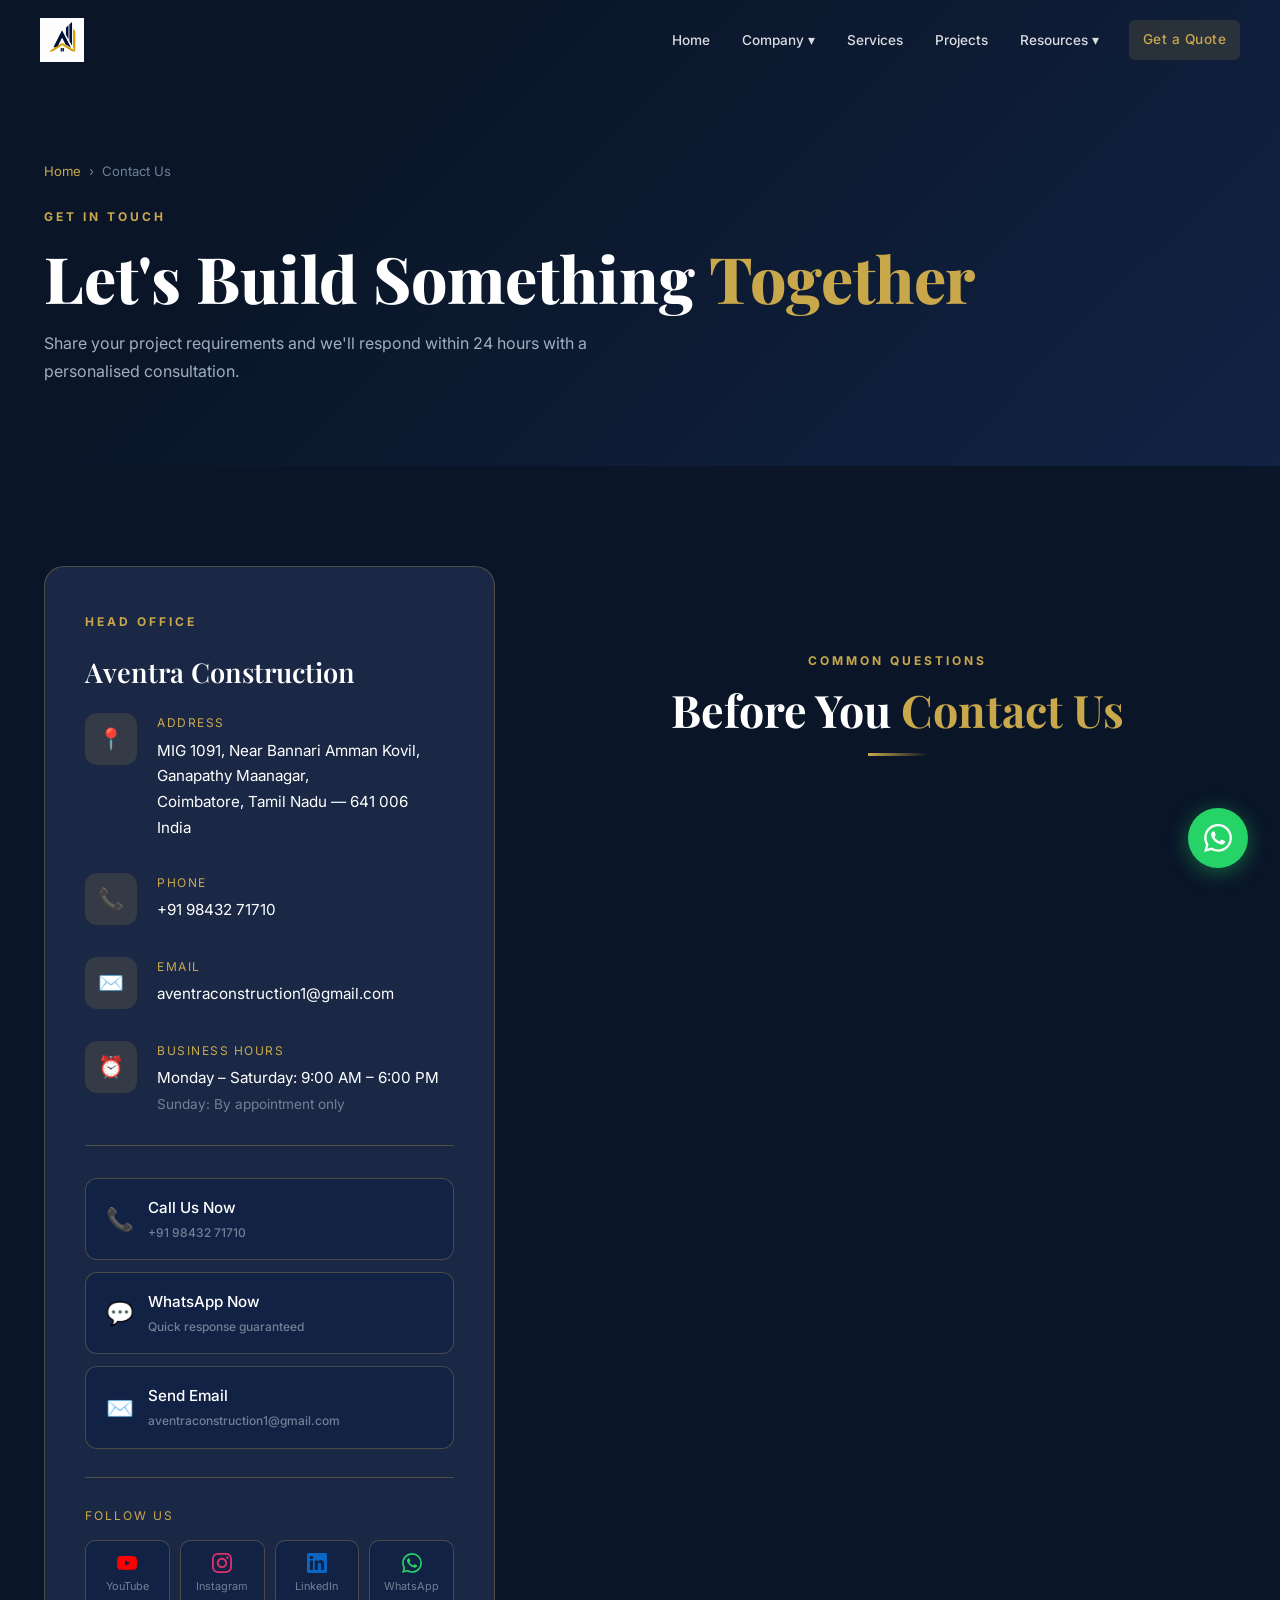
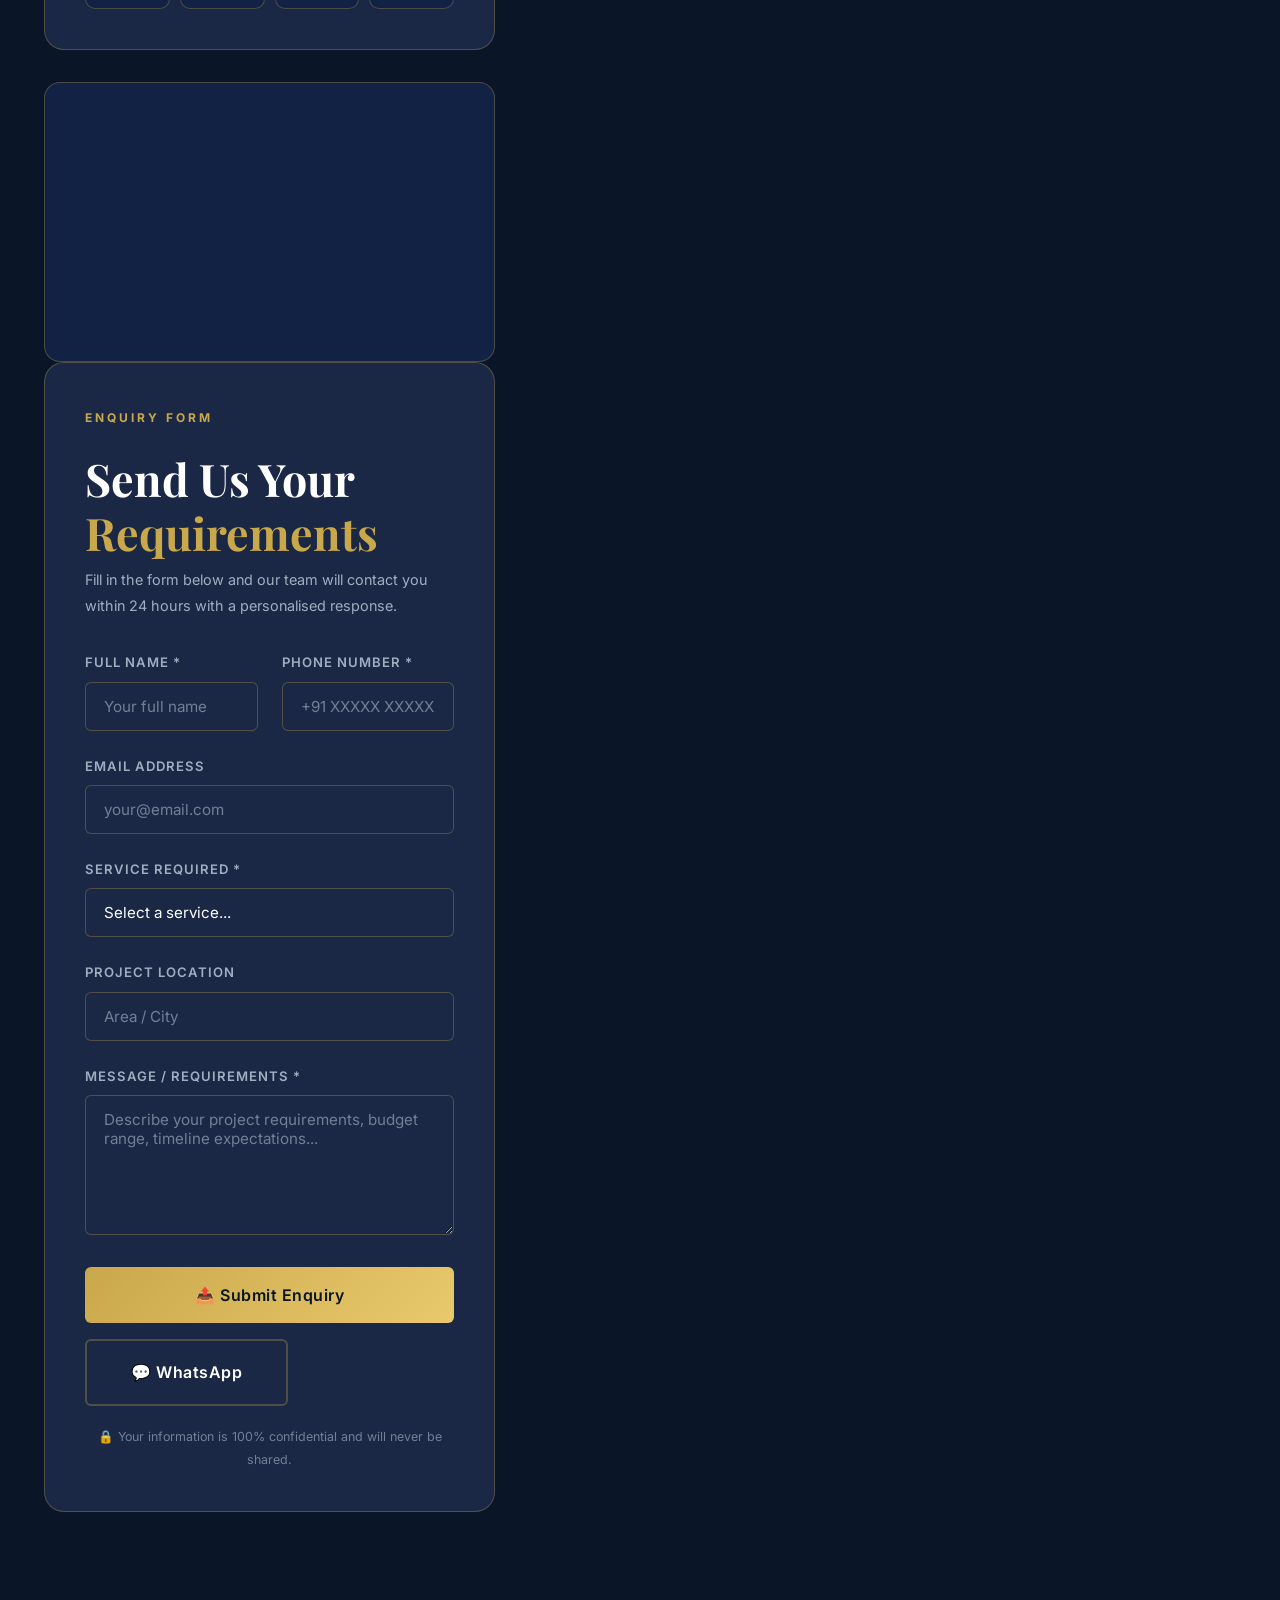
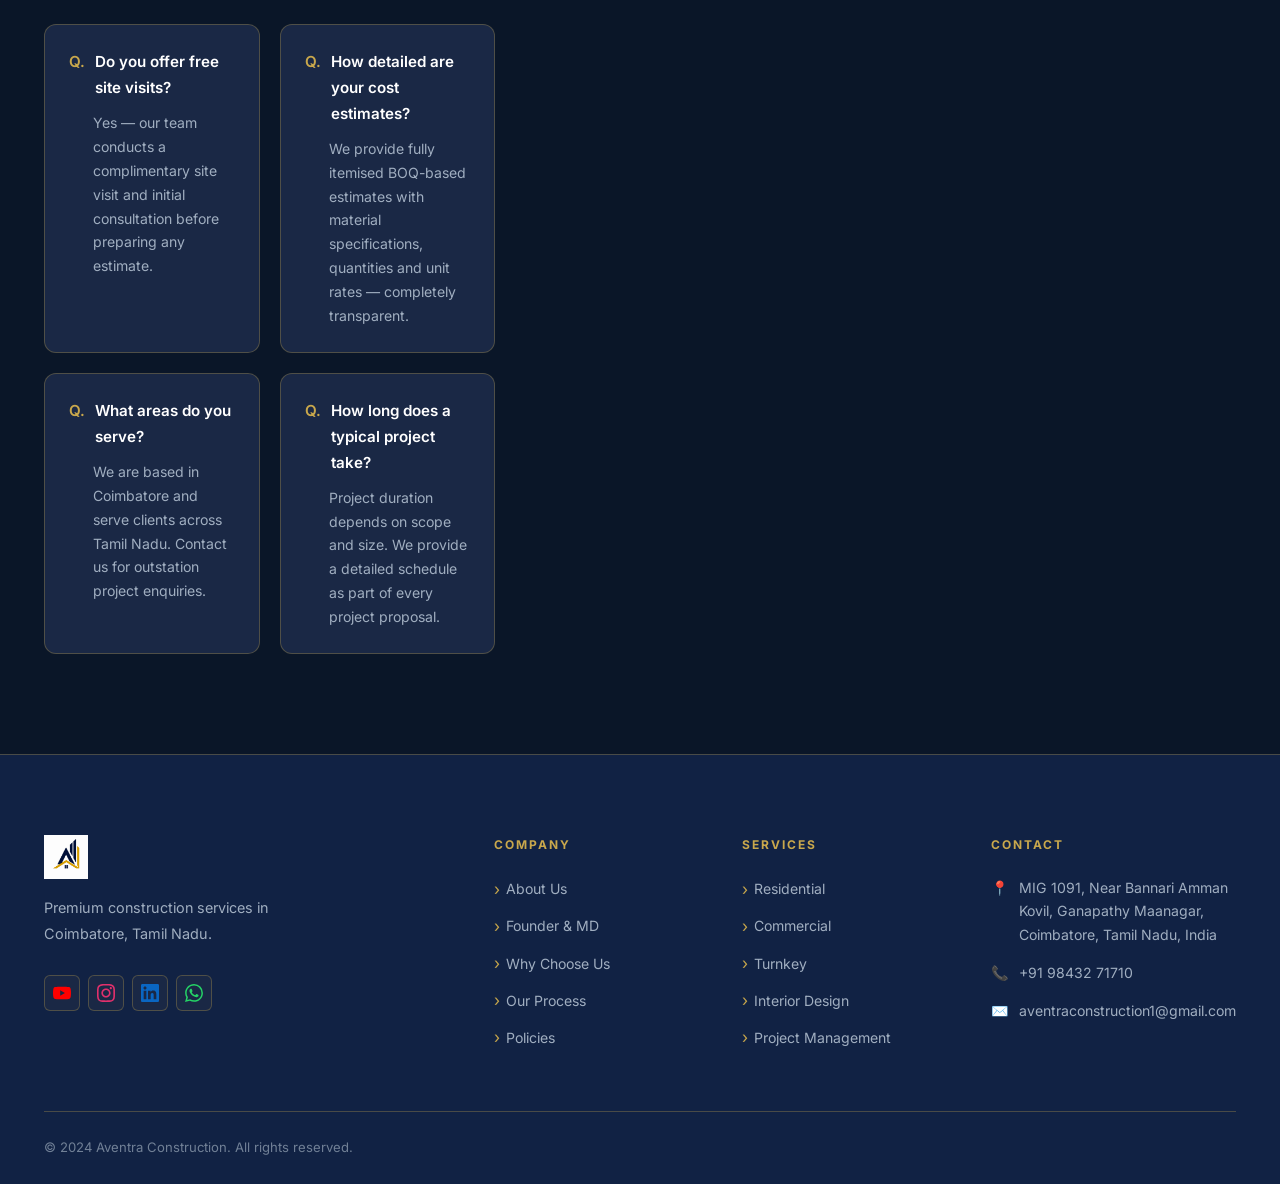
==== commit c4b4b975: "Added Google Maps embed" ====
--- a/contact.html
+++ b/contact.html
@@ -1,11 +1,12 @@
 <!DOCTYPE html>
 <html lang="en">
+
 <head>
   <!-- Google tag (gtag.js) -->
   <script async src="https://www.googletagmanager.com/gtag/js?id=G-8YQQYE54JJ"></script>
   <script>
     window.dataLayer = window.dataLayer || [];
-    function gtag(){dataLayer.push(arguments);}
+    function gtag() { dataLayer.push(arguments); }
     gtag('js', new Date());
 
     gtag('config', 'G-8YQQYE54JJ');
@@ -13,291 +14,589 @@
   <meta charset="UTF-8" />
   <meta name="viewport" content="width=device-width, initial-scale=1.0" />
   <title>Contact Us | Aventra Construction — Coimbatore</title>
-  <meta name="description" content="Contact Aventra Construction in Coimbatore for a free consultation. Call, WhatsApp, or fill our enquiry form for residential, commercial and turnkey construction." />
+  <meta name="description"
+    content="Contact Aventra Construction in Coimbatore for a free consultation. Call, WhatsApp, or fill our enquiry form for residential, commercial and turnkey construction." />
   <link rel="stylesheet" href="css/style.css" />
-  <link href="https://fonts.googleapis.com/css2?family=Playfair+Display:ital,wght@0,400;0,600;0,700;0,800;1,400&family=Inter:wght@300;400;500;600;700&display=swap" rel="stylesheet" />
+  <link
+    href="https://fonts.googleapis.com/css2?family=Playfair+Display:ital,wght@0,400;0,600;0,700;0,800;1,400&family=Inter:wght@300;400;500;600;700&display=swap"
+    rel="stylesheet" />
   <style>
-    .contact-layout { display: grid; grid-template-columns: 1fr 1.5fr; gap: 64px; align-items: start; }
-    .contact-card { background: var(--navy-card); border: 1px solid var(--gold-border); border-radius: 20px; padding: 40px; }
-    .contact-action-btns { display: flex; flex-direction: column; gap: 12px; margin-top: 32px; }
+    .contact-layout {
+      display: grid;
+      grid-template-columns: 1fr 1.5fr;
+      gap: 64px;
+      align-items: start;
+    }
+
+    .contact-card {
+      background: var(--navy-card);
+      border: 1px solid var(--gold-border);
+      border-radius: 20px;
+      padding: 40px;
+    }
+
+    .contact-action-btns {
+      display: flex;
+      flex-direction: column;
+      gap: 12px;
+      margin-top: 32px;
+    }
+
     .contact-action-btn {
-      display: flex; align-items: center; gap: 14px;
-      padding: 16px 20px; border-radius: 12px;
+      display: flex;
+      align-items: center;
+      gap: 14px;
+      padding: 16px 20px;
+      border-radius: 12px;
       border: 1px solid var(--gold-border);
       background: var(--navy-mid);
-      color: var(--white); font-size: 0.95rem;
-      font-weight: 500; transition: var(--transition);
+      color: var(--white);
+      font-size: 0.95rem;
+      font-weight: 500;
+      transition: var(--transition);
       text-decoration: none;
     }
-    .contact-action-btn:hover { border-color: var(--gold); background: var(--gold-dim); color: var(--gold); transform: translateX(4px); }
-    .contact-action-btn-icon { font-size: 1.4rem; flex-shrink: 0; }
-    .contact-action-btn-sub { font-size: 0.75rem; color: var(--text-dim); display: block; margin-top: 2px; }
-    .contact-action-btn:hover .contact-action-btn-sub { color: var(--gold); opacity: 0.7; }
-    .contact-divider { height: 1px; background: var(--gold-border); margin: 28px 0; }
-    .social-connect-label { font-size: 0.75rem; text-transform: uppercase; letter-spacing: 2px; color: var(--gold); margin-bottom: 14px; }
-    .social-btns { display: flex; gap: 10px; }
+
+    .contact-action-btn:hover {
+      border-color: var(--gold);
+      background: var(--gold-dim);
+      color: var(--gold);
+      transform: translateX(4px);
+    }
+
+    .contact-action-btn-icon {
+      font-size: 1.4rem;
+      flex-shrink: 0;
+    }
+
+    .contact-action-btn-sub {
+      font-size: 0.75rem;
+      color: var(--text-dim);
+      display: block;
+      margin-top: 2px;
+    }
+
+    .contact-action-btn:hover .contact-action-btn-sub {
+      color: var(--gold);
+      opacity: 0.7;
+    }
+
+    .contact-divider {
+      height: 1px;
+      background: var(--gold-border);
+      margin: 28px 0;
+    }
+
+    .social-connect-label {
+      font-size: 0.75rem;
+      text-transform: uppercase;
+      letter-spacing: 2px;
+      color: var(--gold);
+      margin-bottom: 14px;
+    }
+
+    .social-btns {
+      display: flex;
+      gap: 10px;
+    }
+
     .social-btn {
-      flex: 1; padding: 12px 8px; background: var(--navy-mid);
-      border: 1px solid var(--gold-border); border-radius: 10px;
-      display: flex; flex-direction: column; align-items: center; gap: 4px;
-      transition: var(--transition); text-decoration: none;
-    }
-    .social-btn:hover { border-color: var(--gold); background: var(--gold-dim); transform: translateY(-3px); }
-    .social-btn-icon { font-size: 1.3rem; }
-    .social-btn-label { font-size: 0.68rem; color: var(--text-dim); }
-    .form-card { background: var(--navy-card); border: 1px solid var(--gold-border); border-radius: 20px; padding: 40px; }
+      flex: 1;
+      padding: 12px 8px;
+      background: var(--navy-mid);
+      border: 1px solid var(--gold-border);
+      border-radius: 10px;
+      display: flex;
+      flex-direction: column;
+      align-items: center;
+      gap: 4px;
+      transition: var(--transition);
+      text-decoration: none;
+    }
+
+    .social-btn:hover {
+      border-color: var(--gold);
+      background: var(--gold-dim);
+      transform: translateY(-3px);
+    }
+
+    .social-btn-icon {
+      font-size: 1.3rem;
+    }
+
+    .social-btn-label {
+      font-size: 0.68rem;
+      color: var(--text-dim);
+    }
+
+    .form-card {
+      background: var(--navy-card);
+      border: 1px solid var(--gold-border);
+      border-radius: 20px;
+      padding: 40px;
+    }
+
     .form-success {
-      display: none; text-align: center; padding: 32px;
-      background: rgba(72,187,120,0.1); border: 1px solid rgba(72,187,120,0.3);
-      border-radius: 12px; margin-top: 16px;
-    }
-    .form-success-icon { font-size: 3rem; margin-bottom: 12px; }
-    .form-success-title { color: var(--success); font-size: 1.2rem; font-weight: 600; margin-bottom: 8px; }
-    .form-success-text { color: var(--text-muted); font-size: 0.9rem; }
+      display: none;
+      text-align: center;
+      padding: 32px;
+      background: rgba(72, 187, 120, 0.1);
+      border: 1px solid rgba(72, 187, 120, 0.3);
+      border-radius: 12px;
+      margin-top: 16px;
+    }
+
+    .form-success-icon {
+      font-size: 3rem;
+      margin-bottom: 12px;
+    }
+
+    .form-success-title {
+      color: var(--success);
+      font-size: 1.2rem;
+      font-weight: 600;
+      margin-bottom: 8px;
+    }
+
+    .form-success-text {
+      color: var(--text-muted);
+      font-size: 0.9rem;
+    }
+
     .map-embed {
-      border-radius: 16px; overflow: hidden;
+      border-radius: 16px;
+      overflow: hidden;
       border: 1px solid var(--gold-border);
-      height: 280px; background: var(--navy-mid);
-      display: flex; flex-direction: column;
-      align-items: center; justify-content: center;
-      gap: 12px; color: var(--text-muted);
+      height: 280px;
+      background: var(--navy-mid);
+      display: flex;
+      flex-direction: column;
+      align-items: center;
+      justify-content: center;
+      gap: 12px;
+      color: var(--text-muted);
       margin-top: 32px;
     }
-    .map-embed-icon { font-size: 2.8rem; }
-    .map-embed-text { font-size: 0.9rem; }
-    .map-embed-link { color: var(--gold); font-size: 0.85rem; font-weight: 600; }
-    .faq-grid { display: grid; grid-template-columns: 1fr 1fr; gap: 20px; margin-top: 48px; }
-    .faq-item { background: var(--navy-card); border: 1px solid var(--gold-border); border-radius: 12px; padding: 24px; }
-    .faq-q { color: var(--white); font-size: 0.95rem; font-weight: 600; margin-bottom: 10px; display: flex; gap: 10px; }
-    .faq-q::before { content: 'Q.'; color: var(--gold); flex-shrink: 0; }
-    .faq-a { color: var(--text-muted); font-size: 0.88rem; padding-left: 24px; }
-    @media(max-width:960px) { .contact-layout { grid-template-columns: 1fr; } }
-    @media(max-width:600px) { .faq-grid { grid-template-columns: 1fr; } .social-btns { flex-wrap: wrap; } }
+
+    .map-embed-icon {
+      font-size: 2.8rem;
+    }
+
+    .map-embed-text {
+      font-size: 0.9rem;
+    }
+
+    .map-embed-link {
+      color: var(--gold);
+      font-size: 0.85rem;
+      font-weight: 600;
+    }
+
+    .faq-grid {
+      display: grid;
+      grid-template-columns: 1fr 1fr;
+      gap: 20px;
+      margin-top: 48px;
+    }
+
+    .faq-item {
+      background: var(--navy-card);
+      border: 1px solid var(--gold-border);
+      border-radius: 12px;
+      padding: 24px;
+    }
+
+    .faq-q {
+      color: var(--white);
+      font-size: 0.95rem;
+      font-weight: 600;
+      margin-bottom: 10px;
+      display: flex;
+      gap: 10px;
+    }
+
+    .faq-q::before {
+      content: 'Q.';
+      color: var(--gold);
+      flex-shrink: 0;
+    }
+
+    .faq-a {
+      color: var(--text-muted);
+      font-size: 0.88rem;
+      padding-left: 24px;
+    }
+
+    @media(max-width:960px) {
+      .contact-layout {
+        grid-template-columns: 1fr;
+      }
+    }
+
+    @media(max-width:600px) {
+      .faq-grid {
+        grid-template-columns: 1fr;
+      }
+
+      .social-btns {
+        flex-wrap: wrap;
+      }
+    }
   </style>
 </head>
+
 <body>
 
-<nav class="nav" id="mainNav">
-  <div class="nav-inner">
-    <a href="index.html" class="nav-logo"><img src="assets/images/LOGO.png" alt="Aventra Construction" style="height:44px;width:auto;display:block;" /></a>
-    <ul class="nav-menu">
-      <li><a href="index.html" class="nav-link">Home</a></li>
-      <li class="nav-dropdown"><a href="about.html" class="nav-link">Company ▾</a><div class="nav-dropdown-menu"><a href="about.html" class="nav-dropdown-item">About Us</a><a href="founder.html" class="nav-dropdown-item">Founder & MD</a><a href="why-choose.html" class="nav-dropdown-item">Why Choose Us</a><a href="process.html" class="nav-dropdown-item">Construction Process</a><a href="policies.html" class="nav-dropdown-item">Policies</a></div></li>
-      <li><a href="services.html" class="nav-link">Services</a></li>
-      <li><a href="projects.html" class="nav-link">Projects</a></li>
-      <li class="nav-dropdown"><a href="insights.html" class="nav-link">Resources ▾</a><div class="nav-dropdown-menu"><a href="insights.html" class="nav-dropdown-item">Insights & Blog</a><a href="downloads.html" class="nav-dropdown-item">Download Center</a><a href="testimonials.html" class="nav-dropdown-item">Our Promise</a><a href="careers.html" class="nav-dropdown-item">Careers</a></div></li>
-      <li><a href="contact.html" class="nav-link btn btn-primary btn-sm nav-cta active">Get a Quote</a></li>
-    </ul>
-    <button class="nav-hamburger" id="navHamburger" aria-label="Toggle Menu"><span></span><span></span><span></span></button>
+  <nav class="nav" id="mainNav">
+    <div class="nav-inner">
+      <a href="index.html" class="nav-logo"><img src="assets/images/LOGO.png" alt="Aventra Construction"
+          style="height:44px;width:auto;display:block;" /></a>
+      <ul class="nav-menu">
+        <li><a href="index.html" class="nav-link">Home</a></li>
+        <li class="nav-dropdown"><a href="about.html" class="nav-link">Company ▾</a>
+          <div class="nav-dropdown-menu"><a href="about.html" class="nav-dropdown-item">About Us</a><a
+              href="founder.html" class="nav-dropdown-item">Founder & MD</a><a href="why-choose.html"
+              class="nav-dropdown-item">Why Choose Us</a><a href="process.html" class="nav-dropdown-item">Construction
+              Process</a><a href="policies.html" class="nav-dropdown-item">Policies</a></div>
+        </li>
+        <li><a href="services.html" class="nav-link">Services</a></li>
+        <li><a href="projects.html" class="nav-link">Projects</a></li>
+        <li class="nav-dropdown"><a href="insights.html" class="nav-link">Resources ▾</a>
+          <div class="nav-dropdown-menu"><a href="insights.html" class="nav-dropdown-item">Insights & Blog</a><a
+              href="downloads.html" class="nav-dropdown-item">Download Center</a><a href="testimonials.html"
+              class="nav-dropdown-item">Our Promise</a><a href="careers.html" class="nav-dropdown-item">Careers</a>
+          </div>
+        </li>
+        <li><a href="contact.html" class="nav-link btn btn-primary btn-sm nav-cta active">Get a Quote</a></li>
+      </ul>
+      <button class="nav-hamburger" id="navHamburger"
+        aria-label="Toggle Menu"><span></span><span></span><span></span></button>
+    </div>
+  </nav>
+  <div class="nav-mobile" id="mobileNav">
+    <a href="index.html" class="nav-mobile-link">Home</a><a href="about.html" class="nav-mobile-link">About Us</a><a
+      href="founder.html" class="nav-mobile-sub">↳ Founder & MD</a><a href="why-choose.html" class="nav-mobile-sub">↳
+      Why Choose Us</a><a href="process.html" class="nav-mobile-sub">↳ Construction Process</a><a href="policies.html"
+      class="nav-mobile-sub">↳ Policies</a><a href="services.html" class="nav-mobile-link">Services</a><a
+      href="projects.html" class="nav-mobile-link">Projects</a><a href="insights.html" class="nav-mobile-link">Insights
+      & Blog</a><a href="downloads.html" class="nav-mobile-sub">↳ Download Center</a><a href="testimonials.html"
+      class="nav-mobile-link">Our Promise</a><a href="careers.html" class="nav-mobile-link">Careers</a><a
+      href="contact.html" class="nav-mobile-link" style="color:var(--gold)">Get a Free Quote →</a>
   </div>
-</nav>
-<div class="nav-mobile" id="mobileNav">
-  <a href="index.html" class="nav-mobile-link">Home</a><a href="about.html" class="nav-mobile-link">About Us</a><a href="founder.html" class="nav-mobile-sub">↳ Founder & MD</a><a href="why-choose.html" class="nav-mobile-sub">↳ Why Choose Us</a><a href="process.html" class="nav-mobile-sub">↳ Construction Process</a><a href="policies.html" class="nav-mobile-sub">↳ Policies</a><a href="services.html" class="nav-mobile-link">Services</a><a href="projects.html" class="nav-mobile-link">Projects</a><a href="insights.html" class="nav-mobile-link">Insights & Blog</a><a href="downloads.html" class="nav-mobile-sub">↳ Download Center</a><a href="testimonials.html" class="nav-mobile-link">Our Promise</a><a href="careers.html" class="nav-mobile-link">Careers</a><a href="contact.html" class="nav-mobile-link" style="color:var(--gold)">Get a Free Quote →</a>
-</div>
-
-<section class="page-hero">
-  <div class="container page-hero-content">
-    <div class="page-hero-breadcrumb"><a href="index.html">Home</a><span>›</span><span>Contact Us</span></div>
-    <span class="section-label">Get In Touch</span>
-    <h1 class="page-hero-title">Let's Build Something <span style="color:var(--gold)">Together</span></h1>
-    <p class="page-hero-subtitle">Share your project requirements and we'll respond within 24 hours with a personalised consultation.</p>
-  </div>
-</section>
-
-<section class="section">
-  <div class="container">
-    <div class="contact-layout">
-
-      <!-- LEFT — Info -->
-      <div class="reveal-left">
-        <div class="contact-card">
-          <span class="section-label">Head Office</span>
-          <h3 style="color:var(--white);margin:12px 0 24px;font-family:var(--font-head)">Aventra Construction</h3>
-          <div class="contact-info-item">
-            <div class="contact-info-icon">📍</div>
-            <div>
-              <div class="contact-info-label">Address</div>
-              <div class="contact-info-value">MIG 1091, Near Bannari Amman Kovil,<br>Ganapathy Maanagar,<br>Coimbatore, Tamil Nadu — 641 006<br>India</div>
+
+  <section class="page-hero">
+    <div class="container page-hero-content">
+      <div class="page-hero-breadcrumb"><a href="index.html">Home</a><span>›</span><span>Contact Us</span></div>
+      <span class="section-label">Get In Touch</span>
+      <h1 class="page-hero-title">Let's Build Something <span style="color:var(--gold)">Together</span></h1>
+      <p class="page-hero-subtitle">Share your project requirements and we'll respond within 24 hours with a
+        personalised consultation.</p>
+    </div>
+  </section>
+
+  <section class="section">
+    <div class="container">
+      <div class="contact-layout">
+
+        <!-- LEFT — Info -->
+        <div class="reveal-left">
+          <div class="contact-card">
+            <span class="section-label">Head Office</span>
+            <h3 style="color:var(--white);margin:12px 0 24px;font-family:var(--font-head)">Aventra Construction</h3>
+            <div class="contact-info-item">
+              <div class="contact-info-icon">📍</div>
+              <div>
+                <div class="contact-info-label">Address</div>
+                <div class="contact-info-value">MIG 1091, Near Bannari Amman Kovil,<br>Ganapathy
+                  Maanagar,<br>Coimbatore, Tamil Nadu — 641 006<br>India</div>
+              </div>
             </div>
-          </div>
-          <div class="contact-info-item">
-            <div class="contact-info-icon">📞</div>
-            <div>
-              <div class="contact-info-label">Phone</div>
-              <div class="contact-info-value"><a href="tel:+919843271710" style="color:var(--white)">+91 98432 71710</a></div>
+            <div class="contact-info-item">
+              <div class="contact-info-icon">📞</div>
+              <div>
+                <div class="contact-info-label">Phone</div>
+                <div class="contact-info-value"><a href="tel:+919843271710" style="color:var(--white)">+91 98432
+                    71710</a></div>
+              </div>
             </div>
-          </div>
-          <div class="contact-info-item">
-            <div class="contact-info-icon">✉️</div>
-            <div>
-              <div class="contact-info-label">Email</div>
-              <div class="contact-info-value"><a href="mailto:aventraconstruction1@gmail.com" style="color:var(--white)">aventraconstruction1@gmail.com</a></div>
+            <div class="contact-info-item">
+              <div class="contact-info-icon">✉️</div>
+              <div>
+                <div class="contact-info-label">Email</div>
+                <div class="contact-info-value"><a href="mailto:aventraconstruction1@gmail.com"
+                    style="color:var(--white)">aventraconstruction1@gmail.com</a></div>
+              </div>
             </div>
-          </div>
-          <div class="contact-info-item" style="margin-bottom:0">
-            <div class="contact-info-icon">⏰</div>
-            <div>
-              <div class="contact-info-label">Business Hours</div>
-              <div class="contact-info-value">Monday – Saturday: 9:00 AM – 6:00 PM<br><span style="color:var(--text-dim);font-size:0.85rem">Sunday: By appointment only</span></div>
+            <div class="contact-info-item" style="margin-bottom:0">
+              <div class="contact-info-icon">⏰</div>
+              <div>
+                <div class="contact-info-label">Business Hours</div>
+                <div class="contact-info-value">Monday – Saturday: 9:00 AM – 6:00 PM<br><span
+                    style="color:var(--text-dim);font-size:0.85rem">Sunday: By appointment only</span></div>
+              </div>
             </div>
-          </div>
-
-          <div class="contact-divider"></div>
-
-          <div class="contact-action-btns">
-            <a href="tel:+919843271710" class="contact-action-btn" id="contact-call-btn">
-              <span class="contact-action-btn-icon">📞</span>
-              <div>
-                <span>Call Us Now</span>
-                <span class="contact-action-btn-sub">+91 98432 71710</span>
+
+            <div class="contact-divider"></div>
+
+            <div class="contact-action-btns">
+              <a href="tel:+919843271710" class="contact-action-btn" id="contact-call-btn">
+                <span class="contact-action-btn-icon">📞</span>
+                <div>
+                  <span>Call Us Now</span>
+                  <span class="contact-action-btn-sub">+91 98432 71710</span>
+                </div>
+              </a>
+              <a href="https://wa.me/919843271710?text=Hello%20Aventra%20Construction%2C%20I%20am%20interested%20in%20your%20services.%20Please%20contact%20me."
+                class="contact-action-btn" id="contact-wa-btn" target="_blank" rel="noopener">
+                <span class="contact-action-btn-icon">💬</span>
+                <div>
+                  <span>WhatsApp Now</span>
+                  <span class="contact-action-btn-sub">Quick response guaranteed</span>
+                </div>
+              </a>
+              <a href="mailto:aventraconstruction1@gmail.com" class="contact-action-btn" id="contact-email-btn">
+                <span class="contact-action-btn-icon">✉️</span>
+                <div>
+                  <span>Send Email</span>
+                  <span class="contact-action-btn-sub">aventraconstruction1@gmail.com</span>
+                </div>
+              </a>
+            </div>
+
+            <div class="contact-divider"></div>
+            <div class="social-connect-label">Follow Us</div>
+            <div class="social-btns">
+              <a href="https://www.youtube.com/channel/UCCmz3D1ii_e5ZY4__OIbHeA" class="social-btn" aria-label="YouTube"
+                id="social-youtube" target="_blank" rel="noopener" style="color:#FF0000"><svg viewBox="0 0 24 24"
+                  width="20" height="20" fill="currentColor">
+                  <path
+                    d="M23.495 6.205a3.007 3.007 0 00-2.088-2.088c-1.87-.501-9.396-.501-9.396-.501s-7.507-.01-9.396.501A3.007 3.007 0 00.527 6.205a31.247 31.247 0 00-.522 5.805 31.247 31.247 0 00.522 5.783 3.007 3.007 0 002.088 2.088c1.868.502 9.396.502 9.396.502s7.506 0 9.396-.502a3.007 3.007 0 002.088-2.088 31.247 31.247 0 00.5-5.783 31.247 31.247 0 00-.5-5.805zM9.609 15.601V8.408l6.264 3.602z" />
+                </svg><span class="social-btn-label">YouTube</span></a>
+              <a href="https://www.instagram.com/aventra_construction/" class="social-btn" aria-label="Instagram"
+                id="social-instagram" target="_blank" rel="noopener" style="color:#E1306C"><svg viewBox="0 0 24 24"
+                  width="20" height="20" fill="currentColor">
+                  <path
+                    d="M12 2.163c3.204 0 3.584.012 4.85.07 3.252.148 4.771 1.691 4.919 4.919.058 1.265.069 1.645.069 4.849 0 3.205-.012 3.584-.069 4.849-.149 3.225-1.664 4.771-4.919 4.919-1.266.058-1.644.07-4.85.07-3.204 0-3.584-.012-4.849-.07-3.26-.149-4.771-1.699-4.919-4.92-.058-1.265-.07-1.644-.07-4.849 0-3.204.013-3.583.07-4.849.149-3.227 1.664-4.771 4.919-4.919 1.266-.057 1.645-.069 4.849-.069zm0-2.163c-3.259 0-3.667.014-4.947.072-4.358.2-6.78 2.618-6.98 6.98-.059 1.281-.073 1.689-.073 4.948 0 3.259.014 3.668.072 4.948.2 4.358 2.618 6.78 6.98 6.98 1.281.058 1.689.072 4.948.072 3.259 0 3.668-.014 4.948-.072 4.354-.2 6.782-2.618 6.979-6.98.059-1.28.073-1.689.073-4.948 0-3.259-.014-3.667-.072-4.947-.196-4.354-2.617-6.78-6.979-6.98-1.281-.059-1.69-.073-4.949-.073zm0 5.838c-3.403 0-6.162 2.759-6.162 6.162s2.759 6.163 6.162 6.163 6.162-2.759 6.162-6.163c0-3.403-2.759-6.162-6.162-6.162zm0 10.162c-2.209 0-4-1.79-4-4 0-2.209 1.791-4 4-4s4 1.791 4 4c0 2.21-1.791 4-4 4zm6.406-11.845c-.796 0-1.441.645-1.441 1.44s.645 1.44 1.441 1.44c.795 0 1.439-.645 1.439-1.44s-.644-1.44-1.439-1.44z" />
+                </svg><span class="social-btn-label">Instagram</span></a>
+              <a href="https://www.linkedin.com/company/aventra-construction/" class="social-btn" aria-label="LinkedIn"
+                id="social-linkedin" target="_blank" rel="noopener" style="color:#0A66C2"><svg viewBox="0 0 24 24"
+                  width="20" height="20" fill="currentColor">
+                  <path
+                    d="M20.447 20.452h-3.554v-5.569c0-1.328-.027-3.037-1.852-3.037-1.853 0-2.136 1.445-2.136 2.939v5.667H9.351V9h3.414v1.561h.046c.477-.9 1.637-1.85 3.37-1.85 3.601 0 4.267 2.37 4.267 5.455v6.286zM5.337 7.433c-1.144 0-2.063-.926-2.063-2.065 0-1.138.92-2.063 2.063-2.063 1.14 0 2.064.925 2.064 2.063 0 1.139-.925 2.065-2.064 2.065zm1.782 13.019H3.555V9h3.564v11.452zM22.225 0H1.771C.792 0 0 .774 0 1.729v20.542C0 23.227.792 24 1.771 24h20.451C23.2 24 24 23.227 24 22.271V1.729C24 .774 23.2 0 22.222 0h.003z" />
+                </svg><span class="social-btn-label">LinkedIn</span></a>
+              <a href="https://wa.me/919843271710" class="social-btn" aria-label="WhatsApp" id="social-whatsapp"
+                target="_blank" rel="noopener" style="color:#25D366"><svg viewBox="0 0 24 24" width="20" height="20"
+                  fill="currentColor">
+                  <path
+                    d="M17.472 14.382c-.297-.149-1.758-.867-2.03-.967-.273-.099-.471-.148-.67.15-.197.297-.767.966-.94 1.164-.173.199-.347.223-.644.075-.297-.15-1.255-.463-2.39-1.475-.883-.788-1.48-1.761-1.653-2.059-.173-.297-.018-.458.13-.606.134-.133.298-.347.446-.52.149-.174.198-.298.298-.497.099-.198.05-.371-.025-.52-.075-.149-.669-1.612-.916-2.207-.242-.579-.487-.5-.669-.51-.173-.008-.371-.01-.57-.01-.198 0-.52.074-.792.372-.272.297-1.04 1.016-1.04 2.479 0 1.462 1.065 2.875 1.213 3.074.149.198 2.096 3.2 5.077 4.487.709.306 1.262.489 1.694.625.712.227 1.36.195 1.871.118.571-.085 1.758-.719 2.006-1.413.248-.694.248-1.289.173-1.413-.074-.124-.272-.198-.57-.347m-5.421 7.403h-.004a9.87 9.87 0 01-5.031-1.378l-.361-.214-3.741.982.998-3.648-.235-.374a9.86 9.86 0 01-1.51-5.26c.001-5.45 4.436-9.884 9.888-9.884 2.64 0 5.122 1.03 6.988 2.898a9.825 9.825 0 012.893 6.994c-.003 5.45-4.437 9.884-9.885 9.884m8.413-18.297A11.815 11.815 0 0012.05 0C5.495 0 .16 5.335.157 11.892c0 2.096.547 4.142 1.588 5.945L.057 24l6.305-1.654a11.882 11.882 0 005.683 1.448h.005c6.554 0 11.89-5.335 11.893-11.893a11.821 11.821 0 00-3.48-8.413z" />
+                </svg><span class="social-btn-label">WhatsApp</span></a>
+            </div>
+          </div>
+
+          <!-- Map Placeholder -->
+          <div class="map-embed">
+            <iframe
+              src="https://www.google.com/maps/embed?pb=!1m18!1m12!1m3!1d3722.0776865543016!2d76.99719507480916!3d11.051393489114602!2m3!1f0!2f0!3f0!3m2!1i1024!2i768!4f13.1!3m3!1m2!1s0x3ba859fb9524e3f9%3A0xd64b79017bc5274b!2sAventra%20Construction!5e1!3m2!1sen!2sin!4v1782313084858!5m2!1sen!2sin"
+              width="100%" height="280" style="border:0;" allowfullscreen="" loading="lazy"
+              referrerpolicy="strict-origin-when-cross-origin">
+            </iframe>
+          </div>
+
+          <!-- RIGHT — Form -->
+          <div class="reveal-right">
+            <div class="form-card">
+              <span class="section-label">Enquiry Form</span>
+              <h2 style="color:var(--white);margin:12px 0 8px;font-family:var(--font-head)">Send Us Your <span
+                  style="color:var(--gold)">Requirements</span></h2>
+              <p style="margin-bottom:32px;font-size:0.9rem">Fill in the form below and our team will contact you within
+                24 hours with a personalised response.</p>
+
+              <form id="contactForm" novalidate>
+                <div class="form-grid">
+                  <div class="form-group">
+                    <label class="form-label" for="contactName">Full Name *</label>
+                    <input type="text" class="form-input" id="contactName" name="name" placeholder="Your full name"
+                      required />
+                  </div>
+                  <div class="form-group">
+                    <label class="form-label" for="contactPhone">Phone Number *</label>
+                    <input type="tel" class="form-input" id="contactPhone" name="phone" placeholder="+91 XXXXX XXXXX"
+                      required />
+                  </div>
+                </div>
+                <div class="form-group">
+                  <label class="form-label" for="contactEmail">Email Address</label>
+                  <input type="email" class="form-input" id="contactEmail" name="email" placeholder="your@email.com" />
+                </div>
+                <div class="form-group">
+                  <label class="form-label" for="contactService">Service Required *</label>
+                  <select class="form-select form-input" id="contactService" name="service" required>
+                    <option value="" disabled selected>Select a service...</option>
+                    <option value="residential">Residential Construction</option>
+                    <option value="commercial">Commercial Construction</option>
+                    <option value="turnkey">Turnkey Construction</option>
+                    <option value="interior">Interior Design & Execution</option>
+                    <option value="pm">Project Management</option>
+                    <option value="qs">Quantity Surveying & Estimation</option>
+                    <option value="procurement">Procurement Management</option>
+                    <option value="renovation">Renovation & Remodeling</option>
+                    <option value="landscaping">Landscaping Works</option>
+                    <option value="waterproofing">Waterproofing Solutions</option>
+                    <option value="structural">Structural Consultancy</option>
+                    <option value="consultancy">Construction Consultancy</option>
+                    <option value="other">Other / Not Sure</option>
+                  </select>
+                </div>
+                <div class="form-group">
+                  <label class="form-label" for="contactLocation">Project Location</label>
+                  <input type="text" class="form-input" id="contactLocation" name="location"
+                    placeholder="Area / City" />
+                </div>
+                <div class="form-group">
+                  <label class="form-label" for="contactMessage">Message / Requirements *</label>
+                  <textarea class="form-textarea" id="contactMessage" name="message"
+                    placeholder="Describe your project requirements, budget range, timeline expectations..."
+                    required></textarea>
+                </div>
+                <div class="btn-group">
+                  <button type="submit" class="btn btn-primary btn-lg" id="submitEnquiry"
+                    style="flex:1;justify-content:center">
+                    📤 Submit Enquiry
+                  </button>
+                  <a href="https://wa.me/919843271710?text=Hello%20Aventra%20Construction%2C%20I%20need%20a%20consultation."
+                    class="btn btn-outline btn-lg" id="wa-enquiry" target="_blank" rel="noopener">
+                    💬 WhatsApp
+                  </a>
+                </div>
+              </form>
+
+              <div class="form-success" id="contactSuccess">
+                <div class="form-success-icon">✅</div>
+                <div class="form-success-title">Enquiry Sent Successfully!</div>
+                <p class="form-success-text">Thank you for contacting Aventra Construction. Our team will reach out to
+                  you within 24 hours. You can also WhatsApp us for a faster response.</p>
               </div>
-            </a>
-            <a href="https://wa.me/919843271710?text=Hello%20Aventra%20Construction%2C%20I%20am%20interested%20in%20your%20services.%20Please%20contact%20me." class="contact-action-btn" id="contact-wa-btn" target="_blank" rel="noopener">
-              <span class="contact-action-btn-icon">💬</span>
-              <div>
-                <span>WhatsApp Now</span>
-                <span class="contact-action-btn-sub">Quick response guaranteed</span>
-              </div>
-            </a>
-            <a href="mailto:aventraconstruction1@gmail.com" class="contact-action-btn" id="contact-email-btn">
-              <span class="contact-action-btn-icon">✉️</span>
-              <div>
-                <span>Send Email</span>
-                <span class="contact-action-btn-sub">aventraconstruction1@gmail.com</span>
-              </div>
-            </a>
-          </div>
-
-          <div class="contact-divider"></div>
-          <div class="social-connect-label">Follow Us</div>
-          <div class="social-btns">
-            <a href="https://www.youtube.com/channel/UCCmz3D1ii_e5ZY4__OIbHeA" class="social-btn" aria-label="YouTube" id="social-youtube" target="_blank" rel="noopener" style="color:#FF0000"><svg viewBox="0 0 24 24" width="20" height="20" fill="currentColor"><path d="M23.495 6.205a3.007 3.007 0 00-2.088-2.088c-1.87-.501-9.396-.501-9.396-.501s-7.507-.01-9.396.501A3.007 3.007 0 00.527 6.205a31.247 31.247 0 00-.522 5.805 31.247 31.247 0 00.522 5.783 3.007 3.007 0 002.088 2.088c1.868.502 9.396.502 9.396.502s7.506 0 9.396-.502a3.007 3.007 0 002.088-2.088 31.247 31.247 0 00.5-5.783 31.247 31.247 0 00-.5-5.805zM9.609 15.601V8.408l6.264 3.602z"/></svg><span class="social-btn-label">YouTube</span></a>
-            <a href="https://www.instagram.com/aventra_construction/" class="social-btn" aria-label="Instagram" id="social-instagram" target="_blank" rel="noopener" style="color:#E1306C"><svg viewBox="0 0 24 24" width="20" height="20" fill="currentColor"><path d="M12 2.163c3.204 0 3.584.012 4.85.07 3.252.148 4.771 1.691 4.919 4.919.058 1.265.069 1.645.069 4.849 0 3.205-.012 3.584-.069 4.849-.149 3.225-1.664 4.771-4.919 4.919-1.266.058-1.644.07-4.85.07-3.204 0-3.584-.012-4.849-.07-3.26-.149-4.771-1.699-4.919-4.92-.058-1.265-.07-1.644-.07-4.849 0-3.204.013-3.583.07-4.849.149-3.227 1.664-4.771 4.919-4.919 1.266-.057 1.645-.069 4.849-.069zm0-2.163c-3.259 0-3.667.014-4.947.072-4.358.2-6.78 2.618-6.98 6.98-.059 1.281-.073 1.689-.073 4.948 0 3.259.014 3.668.072 4.948.2 4.358 2.618 6.78 6.98 6.98 1.281.058 1.689.072 4.948.072 3.259 0 3.668-.014 4.948-.072 4.354-.2 6.782-2.618 6.979-6.98.059-1.28.073-1.689.073-4.948 0-3.259-.014-3.667-.072-4.947-.196-4.354-2.617-6.78-6.979-6.98-1.281-.059-1.69-.073-4.949-.073zm0 5.838c-3.403 0-6.162 2.759-6.162 6.162s2.759 6.163 6.162 6.163 6.162-2.759 6.162-6.163c0-3.403-2.759-6.162-6.162-6.162zm0 10.162c-2.209 0-4-1.79-4-4 0-2.209 1.791-4 4-4s4 1.791 4 4c0 2.21-1.791 4-4 4zm6.406-11.845c-.796 0-1.441.645-1.441 1.44s.645 1.44 1.441 1.44c.795 0 1.439-.645 1.439-1.44s-.644-1.44-1.439-1.44z"/></svg><span class="social-btn-label">Instagram</span></a>
-            <a href="https://www.linkedin.com/company/aventra-construction/" class="social-btn" aria-label="LinkedIn" id="social-linkedin" target="_blank" rel="noopener" style="color:#0A66C2"><svg viewBox="0 0 24 24" width="20" height="20" fill="currentColor"><path d="M20.447 20.452h-3.554v-5.569c0-1.328-.027-3.037-1.852-3.037-1.853 0-2.136 1.445-2.136 2.939v5.667H9.351V9h3.414v1.561h.046c.477-.9 1.637-1.85 3.37-1.85 3.601 0 4.267 2.37 4.267 5.455v6.286zM5.337 7.433c-1.144 0-2.063-.926-2.063-2.065 0-1.138.92-2.063 2.063-2.063 1.14 0 2.064.925 2.064 2.063 0 1.139-.925 2.065-2.064 2.065zm1.782 13.019H3.555V9h3.564v11.452zM22.225 0H1.771C.792 0 0 .774 0 1.729v20.542C0 23.227.792 24 1.771 24h20.451C23.2 24 24 23.227 24 22.271V1.729C24 .774 23.2 0 22.222 0h.003z"/></svg><span class="social-btn-label">LinkedIn</span></a>
-            <a href="https://wa.me/919843271710" class="social-btn" aria-label="WhatsApp" id="social-whatsapp" target="_blank" rel="noopener" style="color:#25D366"><svg viewBox="0 0 24 24" width="20" height="20" fill="currentColor"><path d="M17.472 14.382c-.297-.149-1.758-.867-2.03-.967-.273-.099-.471-.148-.67.15-.197.297-.767.966-.94 1.164-.173.199-.347.223-.644.075-.297-.15-1.255-.463-2.39-1.475-.883-.788-1.48-1.761-1.653-2.059-.173-.297-.018-.458.13-.606.134-.133.298-.347.446-.52.149-.174.198-.298.298-.497.099-.198.05-.371-.025-.52-.075-.149-.669-1.612-.916-2.207-.242-.579-.487-.5-.669-.51-.173-.008-.371-.01-.57-.01-.198 0-.52.074-.792.372-.272.297-1.04 1.016-1.04 2.479 0 1.462 1.065 2.875 1.213 3.074.149.198 2.096 3.2 5.077 4.487.709.306 1.262.489 1.694.625.712.227 1.36.195 1.871.118.571-.085 1.758-.719 2.006-1.413.248-.694.248-1.289.173-1.413-.074-.124-.272-.198-.57-.347m-5.421 7.403h-.004a9.87 9.87 0 01-5.031-1.378l-.361-.214-3.741.982.998-3.648-.235-.374a9.86 9.86 0 01-1.51-5.26c.001-5.45 4.436-9.884 9.888-9.884 2.64 0 5.122 1.03 6.988 2.898a9.825 9.825 0 012.893 6.994c-.003 5.45-4.437 9.884-9.885 9.884m8.413-18.297A11.815 11.815 0 0012.05 0C5.495 0 .16 5.335.157 11.892c0 2.096.547 4.142 1.588 5.945L.057 24l6.305-1.654a11.882 11.882 0 005.683 1.448h.005c6.554 0 11.89-5.335 11.893-11.893a11.821 11.821 0 00-3.48-8.413z"/></svg><span class="social-btn-label">WhatsApp</span></a>
+
+              <p style="margin-top:20px;font-size:0.78rem;color:var(--text-dim);text-align:center">🔒 Your information
+                is 100% confidential and will never be shared.</p>
+            </div>
           </div>
         </div>
 
-        <!-- Map Placeholder -->
-        <div class="map-embed reveal">
-          <div class="map-embed-icon">🗺️</div>
-          <div class="map-embed-text">Aventra Construction — Coimbatore, Tamil Nadu</div>
-          <a href="https://maps.google.com/?q=Ganapathy+Maanagar+Coimbatore+Tamil+Nadu" class="map-embed-link" target="_blank" rel="noopener">Open in Google Maps →</a>
+        <!-- FAQ -->
+        <div class="section-header centered reveal" style="margin-top:80px">
+          <span class="section-label">Common Questions</span>
+          <h2 class="section-title">Before You <span>Contact Us</span></h2>
+          <div class="gold-line center"></div>
+        </div>
+        <div class="faq-grid reveal">
+          <div class="faq-item">
+            <div class="faq-q">Do you offer free site visits?</div>
+            <div class="faq-a">Yes — our team conducts a complimentary site visit and initial consultation before
+              preparing any estimate.</div>
+          </div>
+          <div class="faq-item">
+            <div class="faq-q">How detailed are your cost estimates?</div>
+            <div class="faq-a">We provide fully itemised BOQ-based estimates with material specifications, quantities
+              and unit rates — completely transparent.</div>
+          </div>
+          <div class="faq-item">
+            <div class="faq-q">What areas do you serve?</div>
+            <div class="faq-a">We are based in Coimbatore and serve clients across Tamil Nadu. Contact us for outstation
+              project enquiries.</div>
+          </div>
+          <div class="faq-item">
+            <div class="faq-q">How long does a typical project take?</div>
+            <div class="faq-a">Project duration depends on scope and size. We provide a detailed schedule as part of
+              every project proposal.</div>
+          </div>
         </div>
       </div>
-
-      <!-- RIGHT — Form -->
-      <div class="reveal-right">
-        <div class="form-card">
-          <span class="section-label">Enquiry Form</span>
-          <h2 style="color:var(--white);margin:12px 0 8px;font-family:var(--font-head)">Send Us Your <span style="color:var(--gold)">Requirements</span></h2>
-          <p style="margin-bottom:32px;font-size:0.9rem">Fill in the form below and our team will contact you within 24 hours with a personalised response.</p>
-
-          <form id="contactForm" novalidate>
-            <div class="form-grid">
-              <div class="form-group">
-                <label class="form-label" for="contactName">Full Name *</label>
-                <input type="text" class="form-input" id="contactName" name="name" placeholder="Your full name" required />
-              </div>
-              <div class="form-group">
-                <label class="form-label" for="contactPhone">Phone Number *</label>
-                <input type="tel" class="form-input" id="contactPhone" name="phone" placeholder="+91 XXXXX XXXXX" required />
-              </div>
-            </div>
-            <div class="form-group">
-              <label class="form-label" for="contactEmail">Email Address</label>
-              <input type="email" class="form-input" id="contactEmail" name="email" placeholder="your@email.com" />
-            </div>
-            <div class="form-group">
-              <label class="form-label" for="contactService">Service Required *</label>
-              <select class="form-select form-input" id="contactService" name="service" required>
-                <option value="" disabled selected>Select a service...</option>
-                <option value="residential">Residential Construction</option>
-                <option value="commercial">Commercial Construction</option>
-                <option value="turnkey">Turnkey Construction</option>
-                <option value="interior">Interior Design & Execution</option>
-                <option value="pm">Project Management</option>
-                <option value="qs">Quantity Surveying & Estimation</option>
-                <option value="procurement">Procurement Management</option>
-                <option value="renovation">Renovation & Remodeling</option>
-                <option value="landscaping">Landscaping Works</option>
-                <option value="waterproofing">Waterproofing Solutions</option>
-                <option value="structural">Structural Consultancy</option>
-                <option value="consultancy">Construction Consultancy</option>
-                <option value="other">Other / Not Sure</option>
-              </select>
-            </div>
-            <div class="form-group">
-              <label class="form-label" for="contactLocation">Project Location</label>
-              <input type="text" class="form-input" id="contactLocation" name="location" placeholder="Area / City" />
-            </div>
-            <div class="form-group">
-              <label class="form-label" for="contactMessage">Message / Requirements *</label>
-              <textarea class="form-textarea" id="contactMessage" name="message" placeholder="Describe your project requirements, budget range, timeline expectations..." required></textarea>
-            </div>
-            <div class="btn-group">
-              <button type="submit" class="btn btn-primary btn-lg" id="submitEnquiry" style="flex:1;justify-content:center">
-                📤 Submit Enquiry
-              </button>
-              <a href="https://wa.me/919843271710?text=Hello%20Aventra%20Construction%2C%20I%20need%20a%20consultation." class="btn btn-outline btn-lg" id="wa-enquiry" target="_blank" rel="noopener">
-                💬 WhatsApp
-              </a>
-            </div>
-          </form>
-
-          <div class="form-success" id="contactSuccess">
-            <div class="form-success-icon">✅</div>
-            <div class="form-success-title">Enquiry Sent Successfully!</div>
-            <p class="form-success-text">Thank you for contacting Aventra Construction. Our team will reach out to you within 24 hours. You can also WhatsApp us for a faster response.</p>
-          </div>
-
-          <p style="margin-top:20px;font-size:0.78rem;color:var(--text-dim);text-align:center">🔒 Your information is 100% confidential and will never be shared.</p>
+  </section>
+
+  <footer class="footer">
+    <div class="container">
+      <div class="footer-grid">
+        <div><a href="index.html" class="nav-logo"><img src="assets/images/LOGO.png" alt="Aventra Construction"
+              style="height:44px;width:auto;display:block;" /></a>
+          <p class="footer-brand-text">Premium construction services in Coimbatore, Tamil Nadu.</p>
+          <div class="footer-social" style="margin-top:20px"><a
+              href="https://www.youtube.com/channel/UCCmz3D1ii_e5ZY4__OIbHeA" class="footer-social-link"
+              aria-label="YouTube" title="YouTube" target="_blank" rel="noopener" style="color:#FF0000"><svg
+                viewBox="0 0 24 24" width="18" height="18" fill="currentColor">
+                <path
+                  d="M23.495 6.205a3.007 3.007 0 00-2.088-2.088c-1.87-.501-9.396-.501-9.396-.501s-7.507-.01-9.396.501A3.007 3.007 0 00.527 6.205a31.247 31.247 0 00-.522 5.805 31.247 31.247 0 00.522 5.783 3.007 3.007 0 002.088 2.088c1.868.502 9.396.502 9.396.502s7.506 0 9.396-.502a3.007 3.007 0 002.088-2.088 31.247 31.247 0 00.5-5.783 31.247 31.247 0 00-.5-5.805zM9.609 15.601V8.408l6.264 3.602z" />
+              </svg></a><a href="https://www.instagram.com/aventra_construction/" class="footer-social-link"
+              aria-label="Instagram" title="Instagram" target="_blank" rel="noopener" style="color:#E1306C"><svg
+                viewBox="0 0 24 24" width="18" height="18" fill="currentColor">
+                <path
+                  d="M12 2.163c3.204 0 3.584.012 4.85.07 3.252.148 4.771 1.691 4.919 4.919.058 1.265.069 1.645.069 4.849 0 3.205-.012 3.584-.069 4.849-.149 3.225-1.664 4.771-4.919 4.919-1.266.058-1.644.07-4.85.07-3.204 0-3.584-.012-4.849-.07-3.26-.149-4.771-1.699-4.919-4.92-.058-1.265-.07-1.644-.07-4.849 0-3.204.013-3.583.07-4.849.149-3.227 1.664-4.771 4.919-4.919 1.266-.057 1.645-.069 4.849-.069zm0-2.163c-3.259 0-3.667.014-4.947.072-4.358.2-6.78 2.618-6.98 6.98-.059 1.281-.073 1.689-.073 4.948 0 3.259.014 3.668.072 4.948.2 4.358 2.618 6.78 6.98 6.98 1.281.058 1.689.072 4.948.072 3.259 0 3.668-.014 4.948-.072 4.354-.2 6.782-2.618 6.979-6.98.059-1.28.073-1.689.073-4.948 0-3.259-.014-3.667-.072-4.947-.196-4.354-2.617-6.78-6.979-6.98-1.281-.059-1.69-.073-4.949-.073zm0 5.838c-3.403 0-6.162 2.759-6.162 6.162s2.759 6.163 6.162 6.163 6.162-2.759 6.162-6.163c0-3.403-2.759-6.162-6.162-6.162zm0 10.162c-2.209 0-4-1.79-4-4 0-2.209 1.791-4 4-4s4 1.791 4 4c0 2.21-1.791 4-4 4zm6.406-11.845c-.796 0-1.441.645-1.441 1.44s.645 1.44 1.441 1.44c.795 0 1.439-.645 1.439-1.44s-.644-1.44-1.439-1.44z" />
+              </svg></a><a href="https://www.linkedin.com/company/aventra-construction/" class="footer-social-link"
+              aria-label="LinkedIn" title="LinkedIn" target="_blank" rel="noopener" style="color:#0A66C2"><svg
+                viewBox="0 0 24 24" width="18" height="18" fill="currentColor">
+                <path
+                  d="M20.447 20.452h-3.554v-5.569c0-1.328-.027-3.037-1.852-3.037-1.853 0-2.136 1.445-2.136 2.939v5.667H9.351V9h3.414v1.561h.046c.477-.9 1.637-1.85 3.37-1.85 3.601 0 4.267 2.37 4.267 5.455v6.286zM5.337 7.433c-1.144 0-2.063-.926-2.063-2.065 0-1.138.92-2.063 2.063-2.063 1.14 0 2.064.925 2.064 2.063 0 1.139-.925 2.065-2.064 2.065zm1.782 13.019H3.555V9h3.564v11.452zM22.225 0H1.771C.792 0 0 .774 0 1.729v20.542C0 23.227.792 24 1.771 24h20.451C23.2 24 24 23.227 24 22.271V1.729C24 .774 23.2 0 22.222 0h.003z" />
+              </svg></a><a href="https://wa.me/919843271710" class="footer-social-link" aria-label="WhatsApp"
+              title="WhatsApp" target="_blank" rel="noopener" style="color:#25D366"><svg viewBox="0 0 24 24" width="18"
+                height="18" fill="currentColor">
+                <path
+                  d="M17.472 14.382c-.297-.149-1.758-.867-2.03-.967-.273-.099-.471-.148-.67.15-.197.297-.767.966-.94 1.164-.173.199-.347.223-.644.075-.297-.15-1.255-.463-2.39-1.475-.883-.788-1.48-1.761-1.653-2.059-.173-.297-.018-.458.13-.606.134-.133.298-.347.446-.52.149-.174.198-.298.298-.497.099-.198.05-.371-.025-.52-.075-.149-.669-1.612-.916-2.207-.242-.579-.487-.5-.669-.51-.173-.008-.371-.01-.57-.01-.198 0-.52.074-.792.372-.272.297-1.04 1.016-1.04 2.479 0 1.462 1.065 2.875 1.213 3.074.149.198 2.096 3.2 5.077 4.487.709.306 1.262.489 1.694.625.712.227 1.36.195 1.871.118.571-.085 1.758-.719 2.006-1.413.248-.694.248-1.289.173-1.413-.074-.124-.272-.198-.57-.347m-5.421 7.403h-.004a9.87 9.87 0 01-5.031-1.378l-.361-.214-3.741.982.998-3.648-.235-.374a9.86 9.86 0 01-1.51-5.26c.001-5.45 4.436-9.884 9.888-9.884 2.64 0 5.122 1.03 6.988 2.898a9.825 9.825 0 012.893 6.994c-.003 5.45-4.437 9.884-9.885 9.884m8.413-18.297A11.815 11.815 0 0012.05 0C5.495 0 .16 5.335.157 11.892c0 2.096.547 4.142 1.588 5.945L.057 24l6.305-1.654a11.882 11.882 0 005.683 1.448h.005c6.554 0 11.89-5.335 11.893-11.893a11.821 11.821 0 00-3.48-8.413z" />
+              </svg></a></div>
+        </div>
+        <div>
+          <div class="footer-heading">Company</div>
+          <ul class="footer-links">
+            <li><a href="about.html" class="footer-link">About Us</a></li>
+            <li><a href="founder.html" class="footer-link">Founder & MD</a></li>
+            <li><a href="why-choose.html" class="footer-link">Why Choose Us</a></li>
+            <li><a href="process.html" class="footer-link">Our Process</a></li>
+            <li><a href="policies.html" class="footer-link">Policies</a></li>
+          </ul>
+        </div>
+        <div>
+          <div class="footer-heading">Services</div>
+          <ul class="footer-links">
+            <li><a href="services.html" class="footer-link">Residential</a></li>
+            <li><a href="services.html" class="footer-link">Commercial</a></li>
+            <li><a href="services.html" class="footer-link">Turnkey</a></li>
+            <li><a href="services.html" class="footer-link">Interior Design</a></li>
+            <li><a href="services.html" class="footer-link">Project Management</a></li>
+          </ul>
+        </div>
+        <div>
+          <div class="footer-heading">Contact</div>
+          <div class="footer-contact-item"><span>📍</span><span>MIG 1091, Near Bannari Amman Kovil, Ganapathy Maanagar,
+              Coimbatore, Tamil Nadu, India</span></div>
+          <div class="footer-contact-item"><span>📞</span><a href="tel:+919843271710"
+              style="color:var(--text-muted)">+91 98432 71710</a></div>
+          <div class="footer-contact-item"><span>✉️</span><a href="mailto:aventraconstruction1@gmail.com"
+              style="color:var(--text-muted)">aventraconstruction1@gmail.com</a></div>
         </div>
       </div>
-    </div>
-
-    <!-- FAQ -->
-    <div class="section-header centered reveal" style="margin-top:80px">
-      <span class="section-label">Common Questions</span>
-      <h2 class="section-title">Before You <span>Contact Us</span></h2>
-      <div class="gold-line center"></div>
-    </div>
-    <div class="faq-grid reveal">
-      <div class="faq-item">
-        <div class="faq-q">Do you offer free site visits?</div>
-        <div class="faq-a">Yes — our team conducts a complimentary site visit and initial consultation before preparing any estimate.</div>
-      </div>
-      <div class="faq-item">
-        <div class="faq-q">How detailed are your cost estimates?</div>
-        <div class="faq-a">We provide fully itemised BOQ-based estimates with material specifications, quantities and unit rates — completely transparent.</div>
-      </div>
-      <div class="faq-item">
-        <div class="faq-q">What areas do you serve?</div>
-        <div class="faq-a">We are based in Coimbatore and serve clients across Tamil Nadu. Contact us for outstation project enquiries.</div>
-      </div>
-      <div class="faq-item">
-        <div class="faq-q">How long does a typical project take?</div>
-        <div class="faq-a">Project duration depends on scope and size. We provide a detailed schedule as part of every project proposal.</div>
+      <div class="footer-bottom">
+        <p class="footer-copy">© 2024 Aventra Construction. All rights reserved.</p>
       </div>
     </div>
-  </div>
-</section>
-
-<footer class="footer"><div class="container"><div class="footer-grid"><div><a href="index.html" class="nav-logo"><img src="assets/images/LOGO.png" alt="Aventra Construction" style="height:44px;width:auto;display:block;" /></a><p class="footer-brand-text">Premium construction services in Coimbatore, Tamil Nadu.</p><div class="footer-social" style="margin-top:20px"><a href="https://www.youtube.com/channel/UCCmz3D1ii_e5ZY4__OIbHeA" class="footer-social-link" aria-label="YouTube" title="YouTube" target="_blank" rel="noopener" style="color:#FF0000"><svg viewBox="0 0 24 24" width="18" height="18" fill="currentColor"><path d="M23.495 6.205a3.007 3.007 0 00-2.088-2.088c-1.87-.501-9.396-.501-9.396-.501s-7.507-.01-9.396.501A3.007 3.007 0 00.527 6.205a31.247 31.247 0 00-.522 5.805 31.247 31.247 0 00.522 5.783 3.007 3.007 0 002.088 2.088c1.868.502 9.396.502 9.396.502s7.506 0 9.396-.502a3.007 3.007 0 002.088-2.088 31.247 31.247 0 00.5-5.783 31.247 31.247 0 00-.5-5.805zM9.609 15.601V8.408l6.264 3.602z"/></svg></a><a href="https://www.instagram.com/aventra_construction/" class="footer-social-link" aria-label="Instagram" title="Instagram" target="_blank" rel="noopener" style="color:#E1306C"><svg viewBox="0 0 24 24" width="18" height="18" fill="currentColor"><path d="M12 2.163c3.204 0 3.584.012 4.85.07 3.252.148 4.771 1.691 4.919 4.919.058 1.265.069 1.645.069 4.849 0 3.205-.012 3.584-.069 4.849-.149 3.225-1.664 4.771-4.919 4.919-1.266.058-1.644.07-4.85.07-3.204 0-3.584-.012-4.849-.07-3.26-.149-4.771-1.699-4.919-4.92-.058-1.265-.07-1.644-.07-4.849 0-3.204.013-3.583.07-4.849.149-3.227 1.664-4.771 4.919-4.919 1.266-.057 1.645-.069 4.849-.069zm0-2.163c-3.259 0-3.667.014-4.947.072-4.358.2-6.78 2.618-6.98 6.98-.059 1.281-.073 1.689-.073 4.948 0 3.259.014 3.668.072 4.948.2 4.358 2.618 6.78 6.98 6.98 1.281.058 1.689.072 4.948.072 3.259 0 3.668-.014 4.948-.072 4.354-.2 6.782-2.618 6.979-6.98.059-1.28.073-1.689.073-4.948 0-3.259-.014-3.667-.072-4.947-.196-4.354-2.617-6.78-6.979-6.98-1.281-.059-1.69-.073-4.949-.073zm0 5.838c-3.403 0-6.162 2.759-6.162 6.162s2.759 6.163 6.162 6.163 6.162-2.759 6.162-6.163c0-3.403-2.759-6.162-6.162-6.162zm0 10.162c-2.209 0-4-1.79-4-4 0-2.209 1.791-4 4-4s4 1.791 4 4c0 2.21-1.791 4-4 4zm6.406-11.845c-.796 0-1.441.645-1.441 1.44s.645 1.44 1.441 1.44c.795 0 1.439-.645 1.439-1.44s-.644-1.44-1.439-1.44z"/></svg></a><a href="https://www.linkedin.com/company/aventra-construction/" class="footer-social-link" aria-label="LinkedIn" title="LinkedIn" target="_blank" rel="noopener" style="color:#0A66C2"><svg viewBox="0 0 24 24" width="18" height="18" fill="currentColor"><path d="M20.447 20.452h-3.554v-5.569c0-1.328-.027-3.037-1.852-3.037-1.853 0-2.136 1.445-2.136 2.939v5.667H9.351V9h3.414v1.561h.046c.477-.9 1.637-1.85 3.37-1.85 3.601 0 4.267 2.37 4.267 5.455v6.286zM5.337 7.433c-1.144 0-2.063-.926-2.063-2.065 0-1.138.92-2.063 2.063-2.063 1.14 0 2.064.925 2.064 2.063 0 1.139-.925 2.065-2.064 2.065zm1.782 13.019H3.555V9h3.564v11.452zM22.225 0H1.771C.792 0 0 .774 0 1.729v20.542C0 23.227.792 24 1.771 24h20.451C23.2 24 24 23.227 24 22.271V1.729C24 .774 23.2 0 22.222 0h.003z"/></svg></a><a href="https://wa.me/919843271710" class="footer-social-link" aria-label="WhatsApp" title="WhatsApp" target="_blank" rel="noopener" style="color:#25D366"><svg viewBox="0 0 24 24" width="18" height="18" fill="currentColor"><path d="M17.472 14.382c-.297-.149-1.758-.867-2.03-.967-.273-.099-.471-.148-.67.15-.197.297-.767.966-.94 1.164-.173.199-.347.223-.644.075-.297-.15-1.255-.463-2.39-1.475-.883-.788-1.48-1.761-1.653-2.059-.173-.297-.018-.458.13-.606.134-.133.298-.347.446-.52.149-.174.198-.298.298-.497.099-.198.05-.371-.025-.52-.075-.149-.669-1.612-.916-2.207-.242-.579-.487-.5-.669-.51-.173-.008-.371-.01-.57-.01-.198 0-.52.074-.792.372-.272.297-1.04 1.016-1.04 2.479 0 1.462 1.065 2.875 1.213 3.074.149.198 2.096 3.2 5.077 4.487.709.306 1.262.489 1.694.625.712.227 1.36.195 1.871.118.571-.085 1.758-.719 2.006-1.413.248-.694.248-1.289.173-1.413-.074-.124-.272-.198-.57-.347m-5.421 7.403h-.004a9.87 9.87 0 01-5.031-1.378l-.361-.214-3.741.982.998-3.648-.235-.374a9.86 9.86 0 01-1.51-5.26c.001-5.45 4.436-9.884 9.888-9.884 2.64 0 5.122 1.03 6.988 2.898a9.825 9.825 0 012.893 6.994c-.003 5.45-4.437 9.884-9.885 9.884m8.413-18.297A11.815 11.815 0 0012.05 0C5.495 0 .16 5.335.157 11.892c0 2.096.547 4.142 1.588 5.945L.057 24l6.305-1.654a11.882 11.882 0 005.683 1.448h.005c6.554 0 11.89-5.335 11.893-11.893a11.821 11.821 0 00-3.48-8.413z"/></svg></a></div></div><div><div class="footer-heading">Company</div><ul class="footer-links"><li><a href="about.html" class="footer-link">About Us</a></li><li><a href="founder.html" class="footer-link">Founder & MD</a></li><li><a href="why-choose.html" class="footer-link">Why Choose Us</a></li><li><a href="process.html" class="footer-link">Our Process</a></li><li><a href="policies.html" class="footer-link">Policies</a></li></ul></div><div><div class="footer-heading">Services</div><ul class="footer-links"><li><a href="services.html" class="footer-link">Residential</a></li><li><a href="services.html" class="footer-link">Commercial</a></li><li><a href="services.html" class="footer-link">Turnkey</a></li><li><a href="services.html" class="footer-link">Interior Design</a></li><li><a href="services.html" class="footer-link">Project Management</a></li></ul></div><div><div class="footer-heading">Contact</div><div class="footer-contact-item"><span>📍</span><span>MIG 1091, Near Bannari Amman Kovil, Ganapathy Maanagar, Coimbatore, Tamil Nadu, India</span></div><div class="footer-contact-item"><span>📞</span><a href="tel:+919843271710" style="color:var(--text-muted)">+91 98432 71710</a></div><div class="footer-contact-item"><span>✉️</span><a href="mailto:aventraconstruction1@gmail.com" style="color:var(--text-muted)">aventraconstruction1@gmail.com</a></div></div></div><div class="footer-bottom"><p class="footer-copy">© 2024 Aventra Construction. All rights reserved.</p></div></div></footer>
-<a href="https://wa.me/919999999999?text=Hello%20Aventra%20Construction" class="whatsapp-fab" aria-label="WhatsApp" target="_blank" rel="noopener"><svg viewBox="0 0 24 24"><path d="M17.472 14.382c-.297-.149-1.758-.867-2.03-.967-.273-.099-.471-.148-.67.15-.197.297-.767.966-.94 1.164-.173.199-.347.223-.644.075-.297-.15-1.255-.463-2.39-1.475-.883-.788-1.48-1.761-1.653-2.059-.173-.297-.018-.458.13-.606.134-.133.298-.347.446-.52.149-.174.198-.298.298-.497.099-.198.05-.371-.025-.52-.075-.149-.669-1.612-.916-2.207-.242-.579-.487-.5-.669-.51-.173-.008-.371-.01-.57-.01-.198 0-.52.074-.792.372-.272.297-1.04 1.016-1.04 2.479 0 1.462 1.065 2.875 1.213 3.074.149.198 2.096 3.2 5.077 4.487.709.306 1.262.489 1.694.625.712.227 1.36.195 1.871.118.571-.085 1.758-.719 2.006-1.413.248-.694.248-1.289.173-1.413-.074-.124-.272-.198-.57-.347m-5.421 7.403h-.004a9.87 9.87 0 01-5.031-1.378l-.361-.214-3.741.982.998-3.648-.235-.374a9.86 9.86 0 01-1.51-5.26c.001-5.45 4.436-9.884 9.888-9.884 2.64 0 5.122 1.03 6.988 2.898a9.825 9.825 0 012.893 6.994c-.003 5.45-4.437 9.884-9.885 9.884m8.413-18.297A11.815 11.815 0 0012.05 0C5.495 0 .16 5.335.157 11.892c0 2.096.547 4.142 1.588 5.945L.057 24l6.305-1.654a11.882 11.882 0 005.683 1.448h.005c6.554 0 11.89-5.335 11.893-11.893a11.821 11.821 0 00-3.48-8.413z"/></svg><span class="whatsapp-fab-label">Chat with us!</span></a>
-<button class="scroll-top" id="scrollTop" aria-label="Scroll to top">↑</button>
-<script src="js/main.js"></script>
-<script>
-  // Show success message on form submit
-  document.getElementById('contactForm').addEventListener('submit', function(e) {
-    e.preventDefault();
-    const btn = document.getElementById('submitEnquiry');
-    btn.textContent = 'Sending...'; btn.disabled = true;
-    setTimeout(function() {
-      document.getElementById('contactForm').style.display = 'none';
-      document.getElementById('contactSuccess').style.display = 'block';
-    }, 1200);
-  });
-</script>
+  </footer>
+  <a href="https://wa.me/919999999999?text=Hello%20Aventra%20Construction" class="whatsapp-fab" aria-label="WhatsApp"
+    target="_blank" rel="noopener"><svg viewBox="0 0 24 24">
+      <path
+        d="M17.472 14.382c-.297-.149-1.758-.867-2.03-.967-.273-.099-.471-.148-.67.15-.197.297-.767.966-.94 1.164-.173.199-.347.223-.644.075-.297-.15-1.255-.463-2.39-1.475-.883-.788-1.48-1.761-1.653-2.059-.173-.297-.018-.458.13-.606.134-.133.298-.347.446-.52.149-.174.198-.298.298-.497.099-.198.05-.371-.025-.52-.075-.149-.669-1.612-.916-2.207-.242-.579-.487-.5-.669-.51-.173-.008-.371-.01-.57-.01-.198 0-.52.074-.792.372-.272.297-1.04 1.016-1.04 2.479 0 1.462 1.065 2.875 1.213 3.074.149.198 2.096 3.2 5.077 4.487.709.306 1.262.489 1.694.625.712.227 1.36.195 1.871.118.571-.085 1.758-.719 2.006-1.413.248-.694.248-1.289.173-1.413-.074-.124-.272-.198-.57-.347m-5.421 7.403h-.004a9.87 9.87 0 01-5.031-1.378l-.361-.214-3.741.982.998-3.648-.235-.374a9.86 9.86 0 01-1.51-5.26c.001-5.45 4.436-9.884 9.888-9.884 2.64 0 5.122 1.03 6.988 2.898a9.825 9.825 0 012.893 6.994c-.003 5.45-4.437 9.884-9.885 9.884m8.413-18.297A11.815 11.815 0 0012.05 0C5.495 0 .16 5.335.157 11.892c0 2.096.547 4.142 1.588 5.945L.057 24l6.305-1.654a11.882 11.882 0 005.683 1.448h.005c6.554 0 11.89-5.335 11.893-11.893a11.821 11.821 0 00-3.48-8.413z" />
+    </svg><span class="whatsapp-fab-label">Chat with us!</span></a>
+  <button class="scroll-top" id="scrollTop" aria-label="Scroll to top">↑</button>
+  <script src="js/main.js"></script>
+  <script>
+    // Show success message on form submit
+    document.getElementById('contactForm').addEventListener('submit', function (e) {
+      e.preventDefault();
+      const btn = document.getElementById('submitEnquiry');
+      btn.textContent = 'Sending...'; btn.disabled = true;
+      setTimeout(function () {
+        document.getElementById('contactForm').style.display = 'none';
+        document.getElementById('contactSuccess').style.display = 'block';
+      }, 1200);
+    });
+  </script>
 </body>
-</html>
+
+</html>
